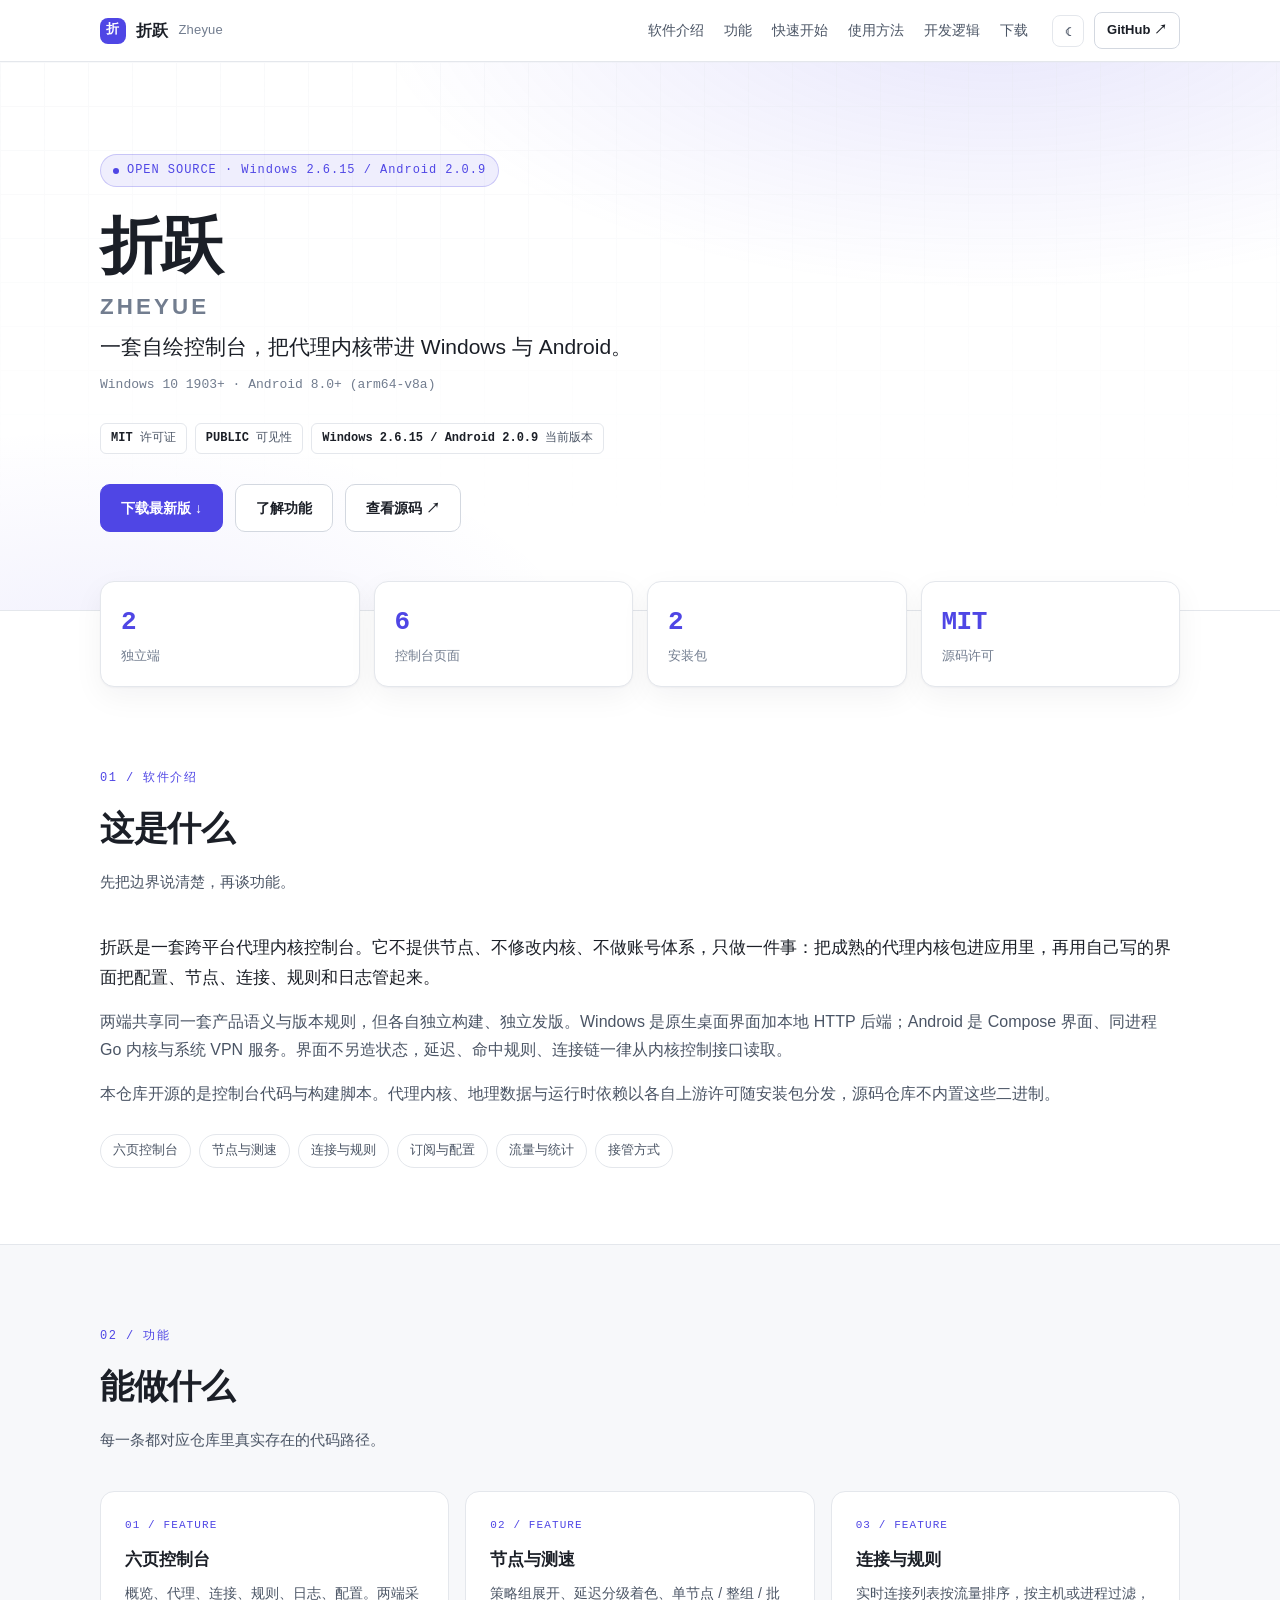
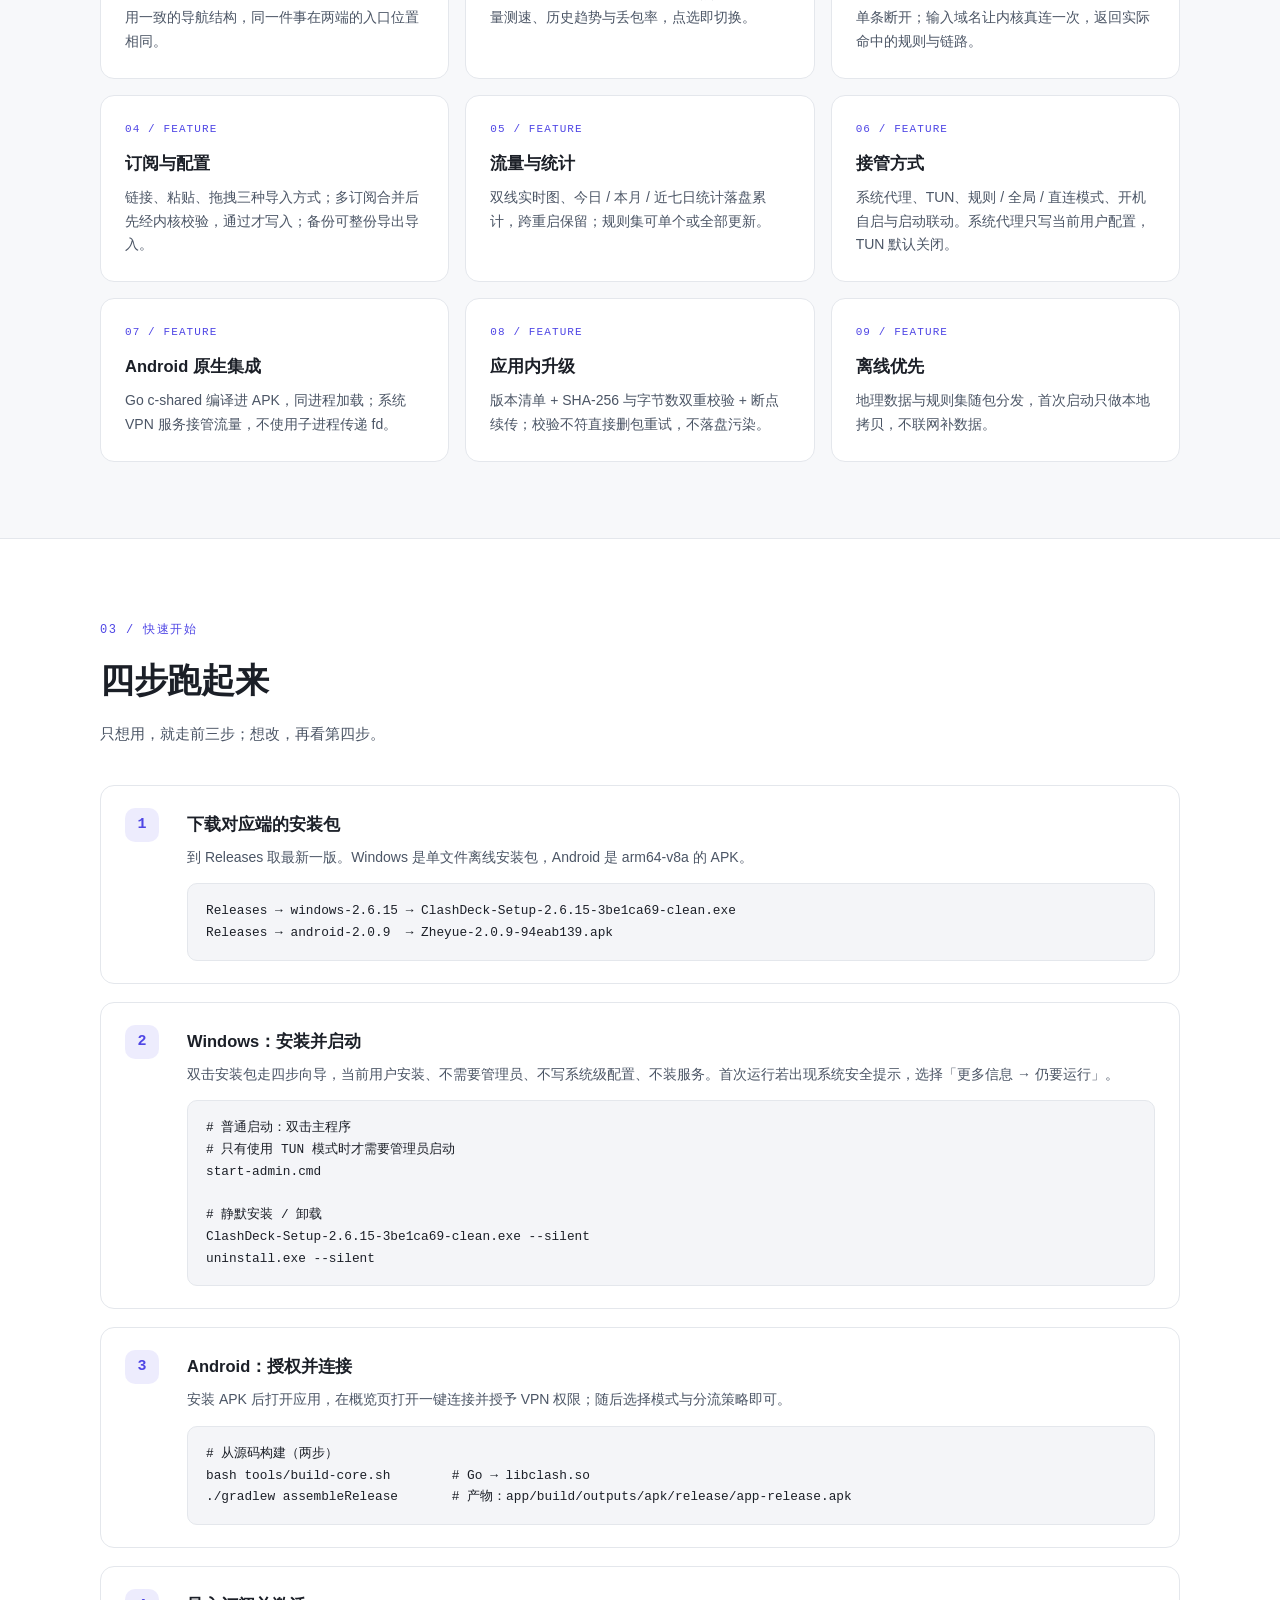
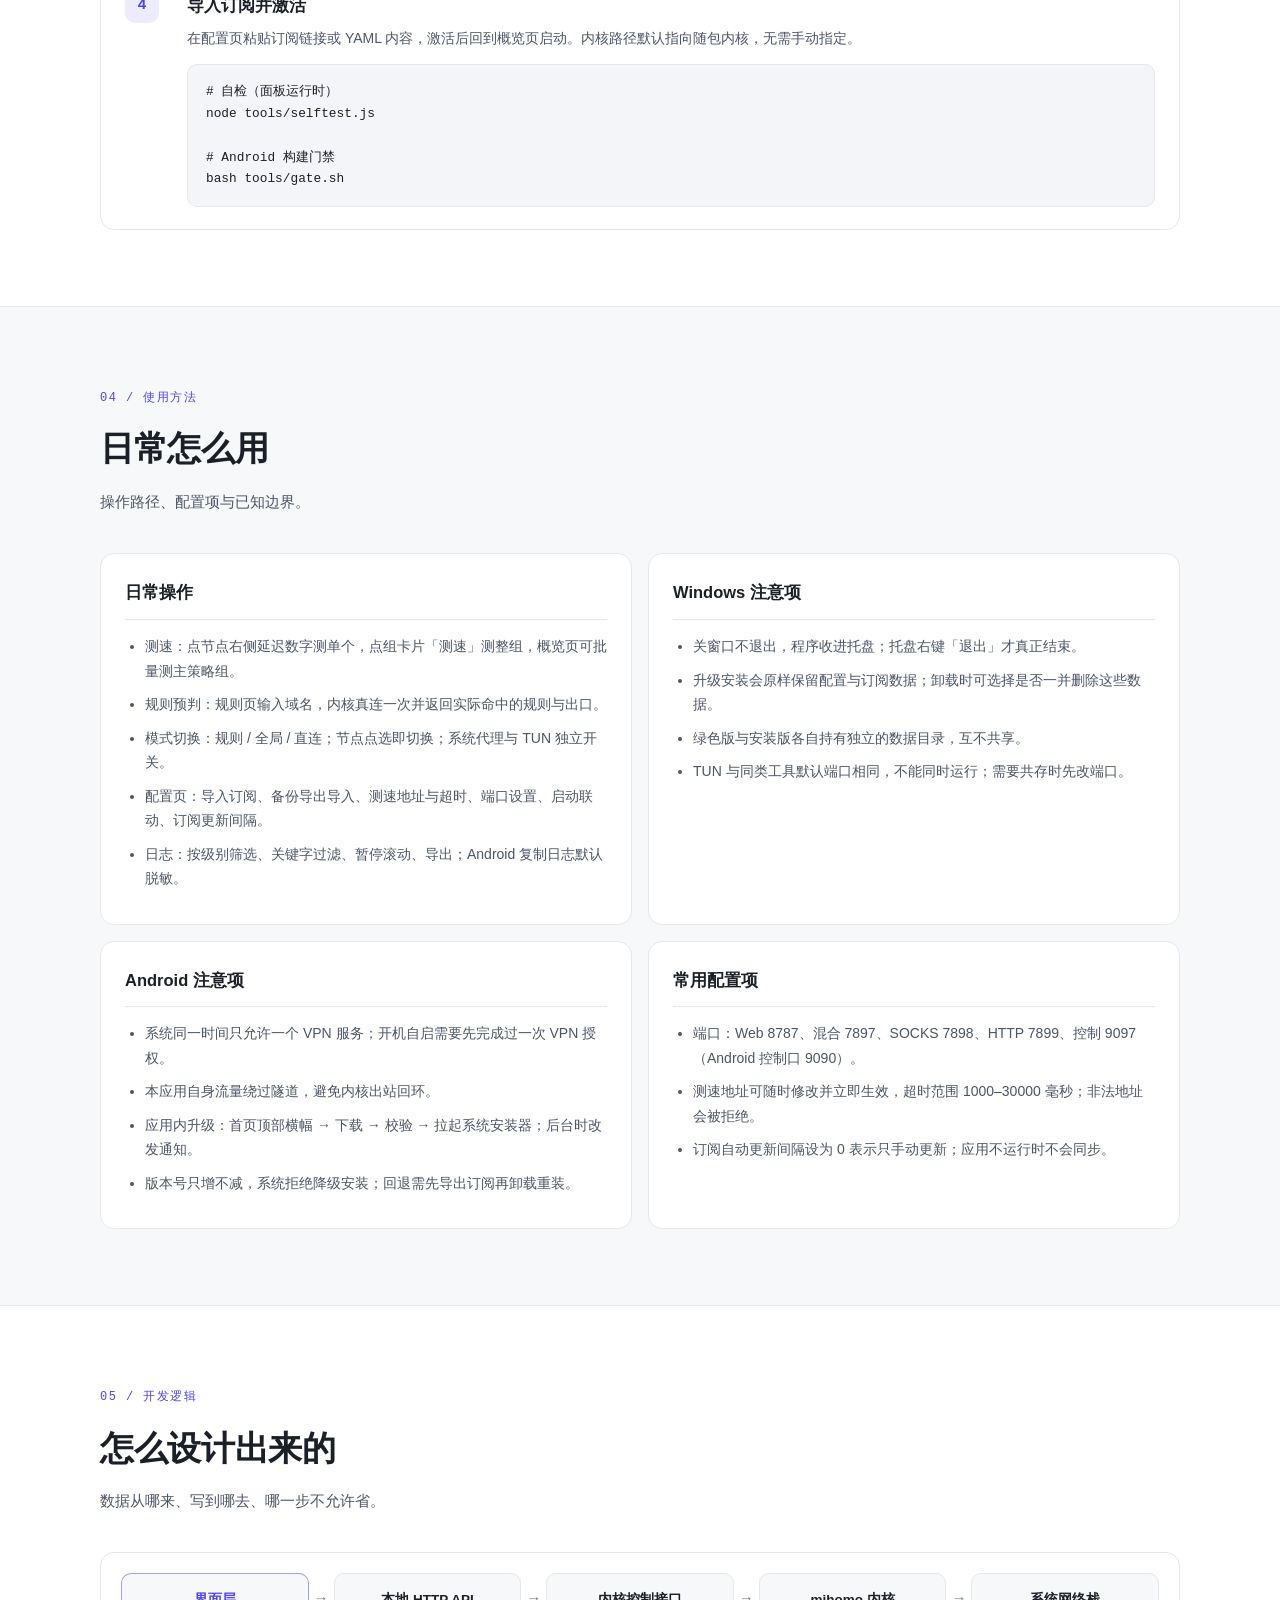
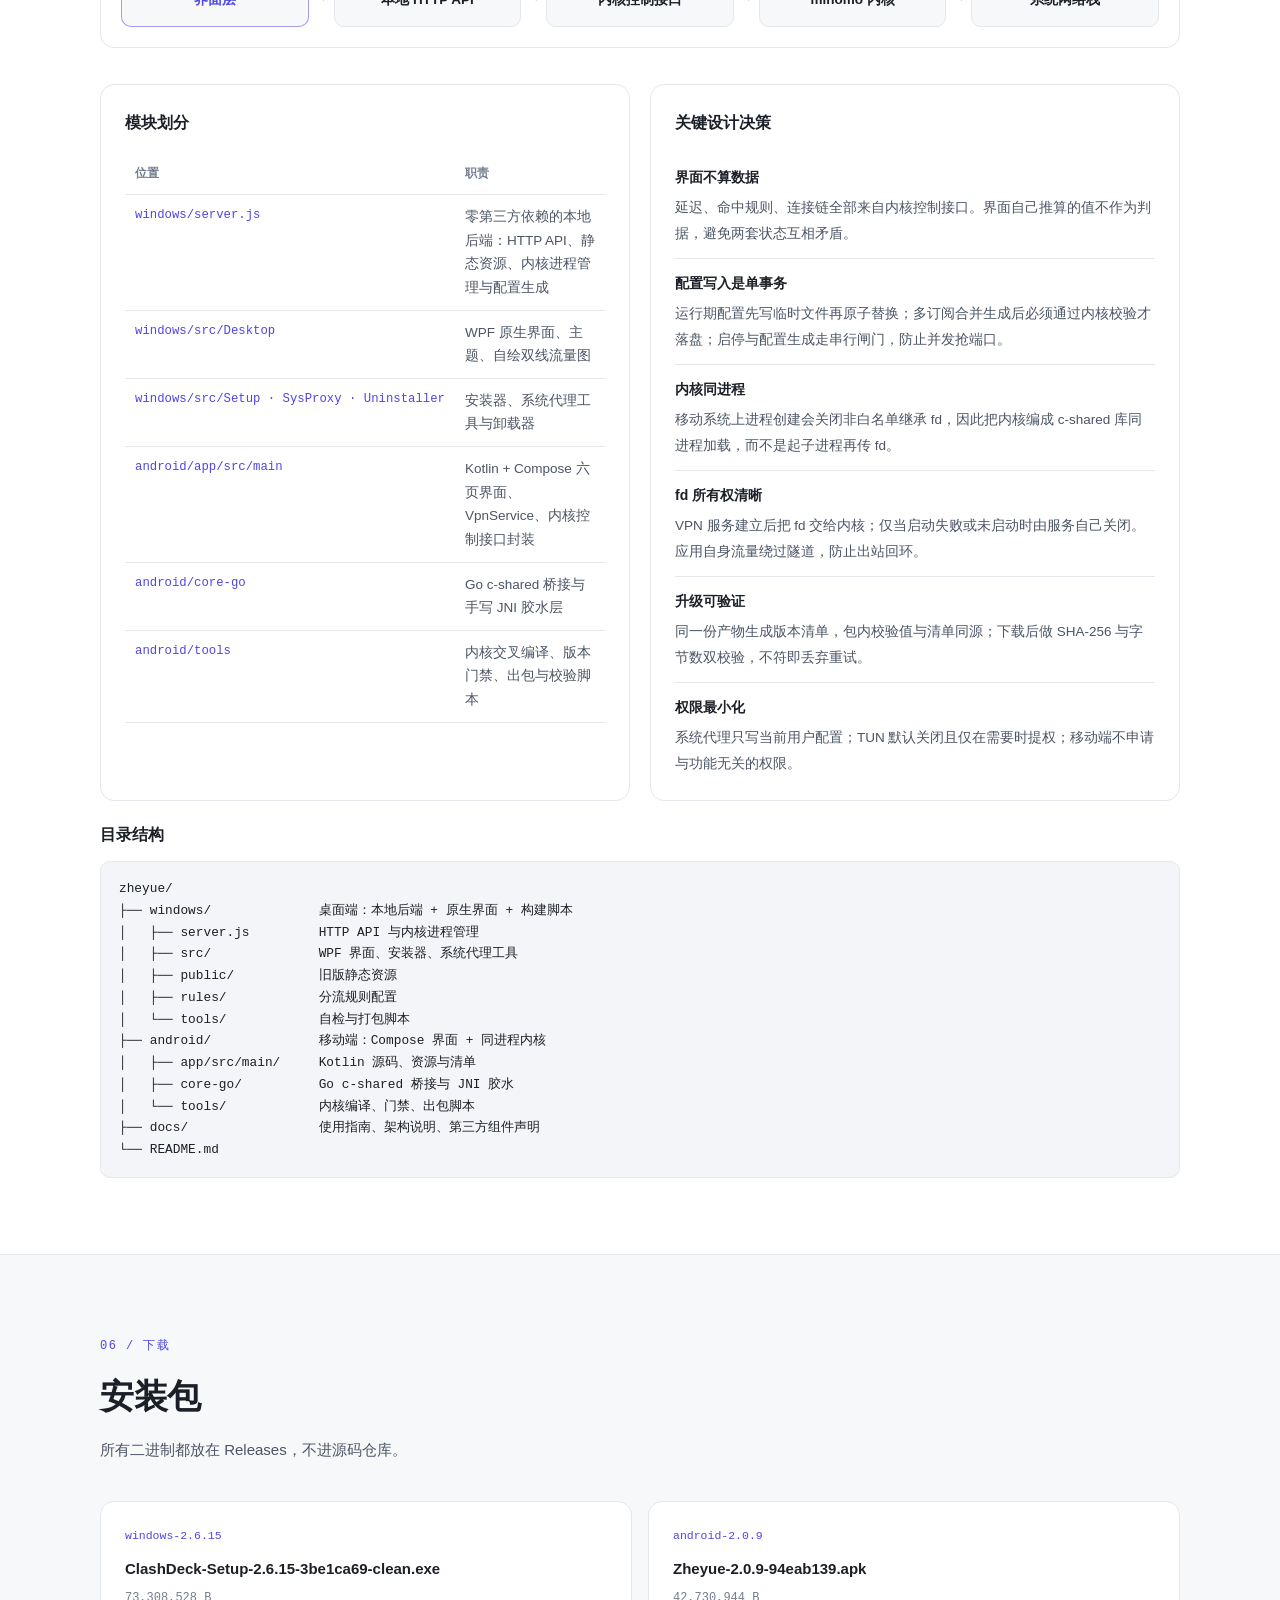
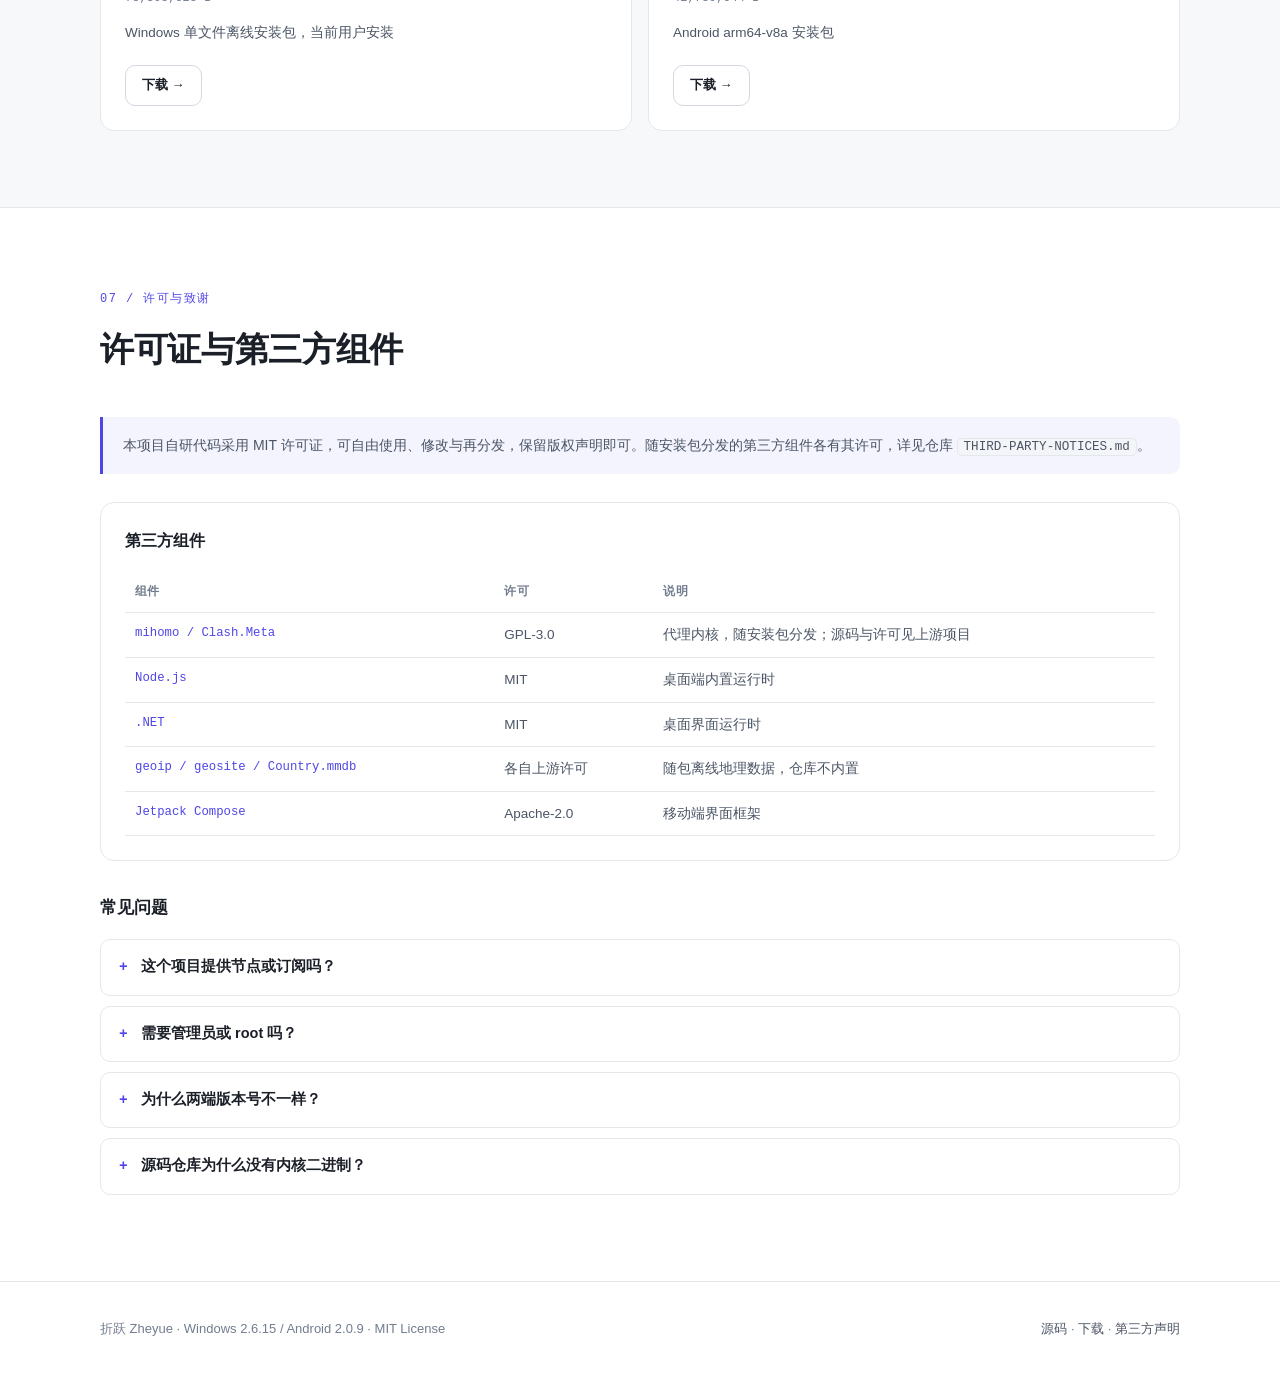
==== docs/index.html @ 6ec6e54d "docs: open source release with project page and documentation" ====
<!doctype html>
<html lang="zh-CN" data-theme="light">
<head>
<meta charset="utf-8">
<meta name="viewport" content="width=device-width, initial-scale=1">
<meta name="description" content="折跃 Zheyue — Windows / Android 双端代理内核控制台，界面自绘、内核随包、接管系统流量">
<meta name="theme-color" content="#4f46e5">
<title>折跃 Zheyue · 开源项目</title>
<link rel="stylesheet" href="assets/site.css">
</head>
<body>
<header class="topbar">
  <a class="brand" href="#top"><span class="mark">折</span><span>折跃</span><span class="en">Zheyue</span></a>
  <nav>
    <a href="#intro">软件介绍</a><a href="#features">功能</a><a href="#start">快速开始</a>
    <a href="#usage">使用方法</a><a href="#arch">开发逻辑</a><a href="#downloads">下载</a>
  </nav>
  <div class="actions">
    <button class="icon-btn" id="themeToggle" aria-label="切换深浅色">☾</button>
    <a class="btn-ghost" href="https://github.com/DIS98/zheyue">GitHub ↗</a>
  </div>
</header>

<main id="top">
  <section class="hero">
    <div class="container">
      <span class="eyebrow"><span class="dot"></span>OPEN SOURCE · Windows 2.6.15 / Android 2.0.9</span>
      <h1>折跃<span>Zheyue</span></h1>
      <p class="tagline">一套自绘控制台，把代理内核带进 Windows 与 Android。</p>
      <p class="sub">Windows 10 1903+ · Android 8.0+ (arm64-v8a)</p>
      <div class="badges"><span class="badge"><b>MIT</b> 许可证</span><span class="badge"><b>PUBLIC</b> 可见性</span><span class="badge"><b>Windows 2.6.15 / Android 2.0.9</b> 当前版本</span></div>
      <div class="cta">
        <a class="btn primary" href="#downloads">下载最新版 ↓</a>
        <a class="btn" href="#features">了解功能</a>
        <a class="btn" href="https://github.com/DIS98/zheyue">查看源码 ↗</a>
      </div>
    </div>
  </section>

  <div class="container stats"><div class="stat reveal"><div class="v">2</div><div class="l">独立端</div></div><div class="stat reveal"><div class="v">6</div><div class="l">控制台页面</div></div><div class="stat reveal"><div class="v">2</div><div class="l">安装包</div></div><div class="stat reveal"><div class="v">MIT</div><div class="l">源码许可</div></div></div>

  <section class="section container" id="intro">
    <div class="section-head reveal"><span class="kicker">01 / 软件介绍</span><h2>这是什么</h2><p>先把边界说清楚，再谈功能。</p></div>
    <div class="prose reveal"><p>折跃是一套跨平台代理内核控制台。它不提供节点、不修改内核、不做账号体系，只做一件事：把成熟的代理内核包进应用里，再用自己写的界面把配置、节点、连接、规则和日志管起来。</p><p>两端共享同一套产品语义与版本规则，但各自独立构建、独立发版。Windows 是原生桌面界面加本地 HTTP 后端；Android 是 Compose 界面、同进程 Go 内核与系统 VPN 服务。界面不另造状态，延迟、命中规则、连接链一律从内核控制接口读取。</p><p>本仓库开源的是控制台代码与构建脚本。代理内核、地理数据与运行时依赖以各自上游许可随安装包分发，源码仓库不内置这些二进制。</p></div>
    <div class="pill-row"><span class="pill">六页控制台</span><span class="pill">节点与测速</span><span class="pill">连接与规则</span><span class="pill">订阅与配置</span><span class="pill">流量与统计</span><span class="pill">接管方式</span></div>
  </section>

  <section class="section alt" id="features">
    <div class="container">
      <div class="section-head reveal"><span class="kicker">02 / 功能</span><h2>能做什么</h2><p>每一条都对应仓库里真实存在的代码路径。</p></div>
      <div class="grid"><div class="card reveal"><div class="n">01 / FEATURE</div><h3>六页控制台</h3><p>概览、代理、连接、规则、日志、配置。两端采用一致的导航结构，同一件事在两端的入口位置相同。</p></div><div class="card reveal"><div class="n">02 / FEATURE</div><h3>节点与测速</h3><p>策略组展开、延迟分级着色、单节点 / 整组 / 批量测速、历史趋势与丢包率，点选即切换。</p></div><div class="card reveal"><div class="n">03 / FEATURE</div><h3>连接与规则</h3><p>实时连接列表按流量排序，按主机或进程过滤，单条断开；输入域名让内核真连一次，返回实际命中的规则与链路。</p></div><div class="card reveal"><div class="n">04 / FEATURE</div><h3>订阅与配置</h3><p>链接、粘贴、拖拽三种导入方式；多订阅合并后先经内核校验，通过才写入；备份可整份导出导入。</p></div><div class="card reveal"><div class="n">05 / FEATURE</div><h3>流量与统计</h3><p>双线实时图、今日 / 本月 / 近七日统计落盘累计，跨重启保留；规则集可单个或全部更新。</p></div><div class="card reveal"><div class="n">06 / FEATURE</div><h3>接管方式</h3><p>系统代理、TUN、规则 / 全局 / 直连模式、开机自启与启动联动。系统代理只写当前用户配置，TUN 默认关闭。</p></div><div class="card reveal"><div class="n">07 / FEATURE</div><h3>Android 原生集成</h3><p>Go c-shared 编译进 APK，同进程加载；系统 VPN 服务接管流量，不使用子进程传递 fd。</p></div><div class="card reveal"><div class="n">08 / FEATURE</div><h3>应用内升级</h3><p>版本清单 + SHA-256 与字节数双重校验 + 断点续传；校验不符直接删包重试，不落盘污染。</p></div><div class="card reveal"><div class="n">09 / FEATURE</div><h3>离线优先</h3><p>地理数据与规则集随包分发，首次启动只做本地拷贝，不联网补数据。</p></div></div>
    </div>
  </section>

  <section class="section container" id="start">
    <div class="section-head reveal"><span class="kicker">03 / 快速开始</span><h2>四步跑起来</h2><p>只想用，就走前三步；想改，再看第四步。</p></div>
    <div class="steps"><div class="step reveal"><div class="num">1</div><div><h3>下载对应端的安装包</h3><p>到 Releases 取最新一版。Windows 是单文件离线安装包，Android 是 arm64-v8a 的 APK。</p><pre><code>Releases → windows-2.6.15 → ClashDeck-Setup-2.6.15-3be1ca69-clean.exe
Releases → android-2.0.9  → Zheyue-2.0.9-94eab139.apk</code></pre></div></div><div class="step reveal"><div class="num">2</div><div><h3>Windows：安装并启动</h3><p>双击安装包走四步向导，当前用户安装、不需要管理员、不写系统级配置、不装服务。首次运行若出现系统安全提示，选择「更多信息 → 仍要运行」。</p><pre><code># 普通启动：双击主程序
# 只有使用 TUN 模式时才需要管理员启动
start-admin.cmd

# 静默安装 / 卸载
ClashDeck-Setup-2.6.15-3be1ca69-clean.exe --silent
uninstall.exe --silent</code></pre></div></div><div class="step reveal"><div class="num">3</div><div><h3>Android：授权并连接</h3><p>安装 APK 后打开应用，在概览页打开一键连接并授予 VPN 权限；随后选择模式与分流策略即可。</p><pre><code># 从源码构建（两步）
bash tools/build-core.sh        # Go → libclash.so
./gradlew assembleRelease       # 产物：app/build/outputs/apk/release/app-release.apk</code></pre></div></div><div class="step reveal"><div class="num">4</div><div><h3>导入订阅并激活</h3><p>在配置页粘贴订阅链接或 YAML 内容，激活后回到概览页启动。内核路径默认指向随包内核，无需手动指定。</p><pre><code># 自检（面板运行时）
node tools/selftest.js

# Android 构建门禁
bash tools/gate.sh</code></pre></div></div></div>
  </section>

  <section class="section alt" id="usage">
    <div class="container">
      <div class="section-head reveal"><span class="kicker">04 / 使用方法</span><h2>日常怎么用</h2><p>操作路径、配置项与已知边界。</p></div>
      <div class="usage-grid"><div class="usage-box reveal"><h3>日常操作</h3><ul><li>测速：点节点右侧延迟数字测单个，点组卡片「测速」测整组，概览页可批量测主策略组。</li><li>规则预判：规则页输入域名，内核真连一次并返回实际命中的规则与出口。</li><li>模式切换：规则 / 全局 / 直连；节点点选即切换；系统代理与 TUN 独立开关。</li><li>配置页：导入订阅、备份导出导入、测速地址与超时、端口设置、启动联动、订阅更新间隔。</li><li>日志：按级别筛选、关键字过滤、暂停滚动、导出；Android 复制日志默认脱敏。</li></ul></div><div class="usage-box reveal"><h3>Windows 注意项</h3><ul><li>关窗口不退出，程序收进托盘；托盘右键「退出」才真正结束。</li><li>升级安装会原样保留配置与订阅数据；卸载时可选择是否一并删除这些数据。</li><li>绿色版与安装版各自持有独立的数据目录，互不共享。</li><li>TUN 与同类工具默认端口相同，不能同时运行；需要共存时先改端口。</li></ul></div><div class="usage-box reveal"><h3>Android 注意项</h3><ul><li>系统同一时间只允许一个 VPN 服务；开机自启需要先完成过一次 VPN 授权。</li><li>本应用自身流量绕过隧道，避免内核出站回环。</li><li>应用内升级：首页顶部横幅 → 下载 → 校验 → 拉起系统安装器；后台时改发通知。</li><li>版本号只增不减，系统拒绝降级安装；回退需先导出订阅再卸载重装。</li></ul></div><div class="usage-box reveal"><h3>常用配置项</h3><ul><li>端口：Web 8787、混合 7897、SOCKS 7898、HTTP 7899、控制 9097（Android 控制口 9090）。</li><li>测速地址可随时修改并立即生效，超时范围 1000–30000 毫秒；非法地址会被拒绝。</li><li>订阅自动更新间隔设为 0 表示只手动更新；应用不运行时不会同步。</li></ul></div></div>
    </div>
  </section>

  <section class="section container" id="arch">
    <div class="section-head reveal"><span class="kicker">05 / 开发逻辑</span><h2>怎么设计出来的</h2><p>数据从哪来、写到哪去、哪一步不允许省。</p></div>
    <div class="flow reveal"><div class="node">界面层</div><div class="arrow">→</div><div class="node">本地 HTTP API</div><div class="arrow">→</div><div class="node">内核控制接口</div><div class="arrow">→</div><div class="node">mihomo 内核</div><div class="arrow">→</div><div class="node">系统网络栈</div></div>
    <div class="two-col">
      <div class="panel reveal"><h3>模块划分</h3><table><thead><tr><th>位置</th><th>职责</th></tr></thead><tbody><tr><td>windows/server.js</td><td>零第三方依赖的本地后端：HTTP API、静态资源、内核进程管理与配置生成</td></tr><tr><td>windows/src/Desktop</td><td>WPF 原生界面、主题、自绘双线流量图</td></tr><tr><td>windows/src/Setup · SysProxy · Uninstaller</td><td>安装器、系统代理工具与卸载器</td></tr><tr><td>android/app/src/main</td><td>Kotlin + Compose 六页界面、VpnService、内核控制接口封装</td></tr><tr><td>android/core-go</td><td>Go c-shared 桥接与手写 JNI 胶水层</td></tr><tr><td>android/tools</td><td>内核交叉编译、版本门禁、出包与校验脚本</td></tr></tbody></table></div>
      <div class="panel reveal"><h3>关键设计决策</h3><div class="decision"><b>界面不算数据</b><span>延迟、命中规则、连接链全部来自内核控制接口。界面自己推算的值不作为判据，避免两套状态互相矛盾。</span></div><div class="decision"><b>配置写入是单事务</b><span>运行期配置先写临时文件再原子替换；多订阅合并生成后必须通过内核校验才落盘；启停与配置生成走串行闸门，防止并发抢端口。</span></div><div class="decision"><b>内核同进程</b><span>移动系统上进程创建会关闭非白名单继承 fd，因此把内核编成 c-shared 库同进程加载，而不是起子进程再传 fd。</span></div><div class="decision"><b>fd 所有权清晰</b><span>VPN 服务建立后把 fd 交给内核；仅当启动失败或未启动时由服务自己关闭。应用自身流量绕过隧道，防止出站回环。</span></div><div class="decision"><b>升级可验证</b><span>同一份产物生成版本清单，包内校验值与清单同源；下载后做 SHA-256 与字节数双校验，不符即丢弃重试。</span></div><div class="decision"><b>权限最小化</b><span>系统代理只写当前用户配置；TUN 默认关闭且仅在需要时提权；移动端不申请与功能无关的权限。</span></div></div>
    </div>
    <div class="tree-block reveal"><h3>目录结构</h3><pre><code>zheyue/
├── windows/              桌面端：本地后端 + 原生界面 + 构建脚本
│   ├── server.js         HTTP API 与内核进程管理
│   ├── src/              WPF 界面、安装器、系统代理工具
│   ├── public/           旧版静态资源
│   ├── rules/            分流规则配置
│   └── tools/            自检与打包脚本
├── android/              移动端：Compose 界面 + 同进程内核
│   ├── app/src/main/     Kotlin 源码、资源与清单
│   ├── core-go/          Go c-shared 桥接与 JNI 胶水
│   └── tools/            内核编译、门禁、出包脚本
├── docs/                 使用指南、架构说明、第三方组件声明
└── README.md</code></pre></div>
  </section>

  <section class="section alt" id="downloads">
    <div class="container">
      <div class="section-head reveal"><span class="kicker">06 / 下载</span><h2>安装包</h2><p>所有二进制都放在 Releases，不进源码仓库。</p></div>
      <div class="dl-cards"><div class="dl-card reveal"><span class="tag">windows-2.6.15</span><h3>ClashDeck-Setup-2.6.15-3be1ca69-clean.exe</h3><div class="meta">73,308,528 B</div><p>Windows 单文件离线安装包，当前用户安装</p><a class="btn" href="https://github.com/DIS98/zheyue/releases/tag/windows-2.6.15">下载 →</a></div><div class="dl-card reveal"><span class="tag">android-2.0.9</span><h3>Zheyue-2.0.9-94eab139.apk</h3><div class="meta">42,730,944 B</div><p>Android arm64-v8a 安装包</p><a class="btn" href="https://github.com/DIS98/zheyue/releases/tag/android-2.0.9">下载 →</a></div></div>
    </div>
  </section>

  <section class="section container" id="license">
    <div class="section-head reveal"><span class="kicker">07 / 许可与致谢</span><h2>许可证与第三方组件</h2></div>
    <div class="notice reveal">本项目自研代码采用 MIT 许可证，可自由使用、修改与再分发，保留版权声明即可。随安装包分发的第三方组件各有其许可，详见仓库 <code>THIRD-PARTY-NOTICES.md</code>。</div>
    <div class="panel reveal"><h3>第三方组件</h3><table><thead><tr><th>组件</th><th>许可</th><th>说明</th></tr></thead><tbody><tr><td>mihomo / Clash.Meta</td><td>GPL-3.0</td><td>代理内核，随安装包分发；源码与许可见上游项目</td></tr><tr><td>Node.js</td><td>MIT</td><td>桌面端内置运行时</td></tr><tr><td>.NET</td><td>MIT</td><td>桌面界面运行时</td></tr><tr><td>geoip / geosite / Country.mmdb</td><td>各自上游许可</td><td>随包离线地理数据，仓库不内置</td></tr><tr><td>Jetpack Compose</td><td>Apache-2.0</td><td>移动端界面框架</td></tr></tbody></table></div>
    <div style="margin-top:32px"><h3 style="font-size:17px;margin:0 0 16px">常见问题</h3><details class='reveal'><summary>这个项目提供节点或订阅吗？</summary><p>不提供。它只是控制台，订阅内容由使用者自行导入。</p></details><details class='reveal'><summary>需要管理员或 root 吗？</summary><p>常规使用不需要。只有桌面端 TUN 模式需要管理员；移动端使用系统 VPN 授权，不需要 root。</p></details><details class='reveal'><summary>为什么两端版本号不一样？</summary><p>两端独立构建、独立发版，版本号各自按三段式演进，互不联动。</p></details><details class='reveal'><summary>源码仓库为什么没有内核二进制？</summary><p>内核与地理数据属于上游组件，以各自许可随安装包分发；仓库只放本项目自研代码。</p></details></div>
  </section>
</main>

<footer><div class="container"><span>折跃 Zheyue · Windows 2.6.15 / Android 2.0.9 · MIT License</span><span><a href="https://github.com/DIS98/zheyue">源码</a> · <a href="https://github.com/DIS98/zheyue/releases">下载</a> · <a href="https://github.com/DIS98/zheyue/blob/main/THIRD-PARTY-NOTICES.md">第三方声明</a></span></div></footer>
<script src="assets/site.js"></script>
</body>
</html>
---- docs/assets/site.css ----
/* 折跃 · 项目页样式。无外部字体、无外部脚本。 */
:root {
  --accent: #4f46e5;
  --accent-rgb: 79,70,229;
  --bg: #ffffff;
  --bg-soft: #f7f8fa;
  --bg-code: #f4f5f8;
  --surface: #ffffff;
  --text: #1b1f27;
  --text-2: #4b5565;
  --text-3: #727d8f;
  --border: #e4e7ec;
  --border-strong: #d3d8e0;
  --shadow: 0 1px 2px rgba(16,24,40,.04), 0 10px 30px rgba(16,24,40,.05);
  --radius: 14px;
  --mono: ui-monospace, SFMono-Regular, "SF Mono", Consolas, "Liberation Mono", monospace;
  --sans: -apple-system, BlinkMacSystemFont, "Segoe UI", "PingFang SC", "Hiragino Sans GB", "Microsoft YaHei", sans-serif;
}
[data-theme="dark"] {
  --bg: #0d1117;
  --bg-soft: #111720;
  --bg-code: #161c25;
  --surface: #151b23;
  --text: #e6edf3;
  --text-2: #adbac7;
  --text-3: #8b98a5;
  --border: #262d38;
  --border-strong: #39424f;
  --shadow: 0 1px 2px rgba(0,0,0,.3), 0 12px 34px rgba(0,0,0,.28);
}
* { box-sizing: border-box; }
html { scroll-behavior: smooth; scroll-padding-top: 78px; }
body { margin:0; background:var(--bg); color:var(--text); font-family:var(--sans); font-size:15px; line-height:1.75; -webkit-font-smoothing:antialiased; }
a { color:var(--accent); text-decoration:none; }
a:hover { text-decoration:underline; }
.container { width:min(1080px, calc(100% - 40px)); margin:0 auto; }
.section { padding:76px 0; }
.section.alt { background:var(--bg-soft); border-top:1px solid var(--border); border-bottom:1px solid var(--border); }

/* 顶栏 */
.topbar { position:sticky; top:0; z-index:20; height:62px; display:flex; align-items:center; gap:24px; padding:0 max(20px, calc((100% - 1080px)/2)); background:color-mix(in srgb, var(--bg) 88%, transparent); backdrop-filter:blur(12px); border-bottom:1px solid var(--border); }
.brand { display:flex; align-items:center; gap:10px; color:var(--text); font-weight:700; font-size:16px; letter-spacing:.2px; }
.brand:hover { text-decoration:none; }
.brand .mark { width:26px; height:26px; border-radius:8px; background:var(--accent); display:grid; place-items:center; color:#fff; font-size:13px; font-weight:800; font-family:var(--mono); }
.brand .en { color:var(--text-3); font-weight:500; font-size:13px; }
.topbar nav { display:flex; gap:20px; margin-left:auto; }
.topbar nav a { color:var(--text-2); font-size:13.5px; }
.topbar nav a:hover { color:var(--accent); text-decoration:none; }
.topbar .actions { display:flex; gap:10px; align-items:center; }
.icon-btn { width:32px; height:32px; display:grid; place-items:center; border:1px solid var(--border); background:var(--surface); color:var(--text-2); border-radius:8px; cursor:pointer; font-size:14px; }
.icon-btn:hover { border-color:var(--accent); color:var(--accent); }
.btn-ghost { border:1px solid var(--border-strong); padding:6px 12px; border-radius:8px; font-size:13px; color:var(--text); font-weight:600; }
.btn-ghost:hover { border-color:var(--accent); text-decoration:none; }

/* Hero */
.hero { position:relative; overflow:hidden; border-bottom:1px solid var(--border); background:radial-gradient(900px 420px at 78% -12%, rgba(79,70,229,.14), transparent 70%), radial-gradient(700px 340px at 8% 110%, rgba(79,70,229,.08), transparent 70%); }
.hero::before { content:""; position:absolute; inset:0; background-image:linear-gradient(var(--border) 1px, transparent 1px), linear-gradient(90deg, var(--border) 1px, transparent 1px); background-size:44px 44px; opacity:.35; mask-image:linear-gradient(to bottom, rgba(0,0,0,.7), transparent 85%); pointer-events:none; }
.hero .container { position:relative; padding:92px 0 78px; }
.eyebrow { display:inline-flex; align-items:center; gap:8px; font-family:var(--mono); font-size:12px; letter-spacing:.08em; color:var(--accent); background:rgba(79,70,229,.09); border:1px solid rgba(79,70,229,.24); padding:5px 12px; border-radius:999px; }
.eyebrow .dot { width:6px; height:6px; border-radius:50%; background:var(--accent); }
.hero h1 { margin:24px 0 10px; font-size:clamp(38px, 6vw, 62px); line-height:1.12; letter-spacing:-.02em; font-weight:800; }
.hero h1 span { display:block; font-size:.36em; letter-spacing:.14em; text-transform:uppercase; color:var(--text-3); font-weight:600; margin-top:14px; }
.tagline { font-size:clamp(17px, 2.2vw, 21px); color:var(--text); max-width:720px; margin:0 0 8px; font-weight:500; }
.hero .sub { color:var(--text-3); font-family:var(--mono); font-size:13px; margin:0 0 26px; }
.badges { display:flex; flex-wrap:wrap; gap:8px; margin-bottom:30px; }
.badge { font-size:12px; font-family:var(--mono); padding:4px 10px; border:1px solid var(--border); border-radius:6px; color:var(--text-2); background:var(--surface); }
.badge b { color:var(--text); font-weight:700; }
.cta { display:flex; flex-wrap:wrap; gap:12px; }
.btn { display:inline-flex; align-items:center; gap:8px; padding:11px 20px; border-radius:10px; font-size:14px; font-weight:650; border:1px solid var(--border-strong); color:var(--text); background:var(--surface); transition:transform .15s ease, box-shadow .15s ease; }
.btn:hover { text-decoration:none; transform:translateY(-1px); box-shadow:var(--shadow); }
.btn.primary { background:var(--accent); border-color:var(--accent); color:#fff; }
.btn.primary:hover { box-shadow:0 8px 24px rgba(79,70,229,.32); }

/* 数字条 */
.stats { display:grid; grid-template-columns:repeat(4,1fr); gap:14px; margin-top:-30px; position:relative; z-index:2; }
.stat { background:var(--surface); border:1px solid var(--border); border-radius:var(--radius); padding:18px 20px; box-shadow:var(--shadow); }
.stat .v { font-size:26px; font-weight:800; letter-spacing:-.02em; color:var(--accent); font-family:var(--mono); }
.stat .l { font-size:12.5px; color:var(--text-3); }

/* 章节头 */
.section-head { margin-bottom:38px; max-width:760px; }
.kicker { font-family:var(--mono); font-size:12px; letter-spacing:.12em; color:var(--accent); text-transform:uppercase; }
.section-head h2 { font-size:clamp(26px, 3.4vw, 34px); margin:10px 0 10px; letter-spacing:-.01em; }
.section-head p { color:var(--text-2); margin:0; }
.prose p { color:var(--text-2); font-size:16px; margin:0 0 16px; }
.prose p:first-child { color:var(--text); font-size:17px; }
.pill-row { display:flex; flex-wrap:wrap; gap:8px; margin-top:26px; }
.pill { font-size:12.5px; padding:5px 12px; border:1px solid var(--border); border-radius:999px; color:var(--text-2); background:var(--surface); }

/* 功能卡 */
.grid { display:grid; grid-template-columns:repeat(3,1fr); gap:16px; }
.card { background:var(--surface); border:1px solid var(--border); border-radius:var(--radius); padding:24px; transition:border-color .2s, transform .2s, box-shadow .2s; }
.card:hover { border-color:rgba(79,70,229,.5); transform:translateY(-2px); box-shadow:var(--shadow); }
.card .n { font-family:var(--mono); font-size:11px; color:var(--accent); letter-spacing:.1em; }
.card h3 { margin:10px 0 8px; font-size:16.5px; }
.card p { margin:0; color:var(--text-2); font-size:14px; line-height:1.7; }

/* 步骤 */
.steps { display:grid; gap:18px; counter-reset:step; }
.step { display:grid; grid-template-columns:44px 1fr; gap:18px; background:var(--surface); border:1px solid var(--border); border-radius:var(--radius); padding:22px 24px; }
.step .num { width:34px; height:34px; border-radius:10px; background:rgba(79,70,229,.1); color:var(--accent); display:grid; place-items:center; font-family:var(--mono); font-weight:700; }
.step h3 { margin:2px 0 6px; font-size:16.5px; }
.step p { margin:0 0 14px; color:var(--text-2); font-size:14px; }
pre { margin:0; background:var(--bg-code); border:1px solid var(--border); border-radius:10px; padding:16px 18px; overflow-x:auto; font-family:var(--mono); font-size:12.8px; line-height:1.7; color:var(--text); }
code { font-family:var(--mono); }
:not(pre) > code { background:var(--bg-code); border:1px solid var(--border); padding:1px 6px; border-radius:5px; font-size:.9em; }

/* 使用说明 */
.usage-grid { display:grid; grid-template-columns:repeat(2,1fr); gap:16px; }
.usage-box { background:var(--surface); border:1px solid var(--border); border-radius:var(--radius); padding:24px; }
.usage-box h3 { margin:0 0 14px; font-size:16.5px; padding-bottom:12px; border-bottom:1px solid var(--border); }
.usage-box ul { margin:0; padding-left:20px; }
.usage-box li { color:var(--text-2); font-size:14px; margin-bottom:9px; }

/* 架构 */
.flow { display:flex; align-items:stretch; flex-wrap:wrap; gap:0; margin-bottom:36px; background:var(--surface); border:1px solid var(--border); border-radius:var(--radius); padding:20px; }
.flow .node { flex:1 1 130px; min-width:120px; text-align:center; padding:14px 10px; border:1px solid var(--border); border-radius:10px; background:var(--bg-soft); font-size:13.5px; font-weight:600; color:var(--text); }
.flow .node:first-child { border-color:rgba(79,70,229,.5); color:var(--accent); }
.flow .arrow { display:grid; place-items:center; padding:0 8px; color:var(--text-3); font-family:var(--mono); }
.two-col { display:grid; grid-template-columns:1fr 1fr; gap:20px; }
.panel { background:var(--surface); border:1px solid var(--border); border-radius:var(--radius); padding:24px; }
.panel h3 { margin:0 0 16px; font-size:16px; }
table { width:100%; border-collapse:collapse; font-size:13.5px; }
th, td { text-align:left; padding:10px 10px; border-bottom:1px solid var(--border); vertical-align:top; }
th { color:var(--text-3); font-weight:600; font-size:12px; letter-spacing:.04em; }
td:first-child { font-family:var(--mono); font-size:12.3px; color:var(--accent); white-space:nowrap; }
td { color:var(--text-2); }
.decision { padding:12px 0; border-bottom:1px solid var(--border); }
.decision:last-child { border-bottom:0; padding-bottom:0; }
.decision b { display:block; font-size:14px; margin-bottom:4px; }
.decision span { color:var(--text-2); font-size:13.5px; }
.tree-block { margin-top:20px; }
.tree-block h3 { font-size:16px; margin:0 0 12px; }

/* 下载 */
.dl-cards { display:grid; grid-template-columns:repeat(2,1fr); gap:16px; }
.dl-card { display:flex; flex-direction:column; background:var(--surface); border:1px solid var(--border); border-radius:var(--radius); padding:24px; }
.dl-card .tag { font-family:var(--mono); font-size:11.5px; color:var(--accent); }
.dl-card h3 { margin:10px 0 6px; font-size:15px; word-break:break-all; }
.dl-card .meta { font-family:var(--mono); font-size:12px; color:var(--text-3); }
.dl-card p { color:var(--text-2); font-size:13.5px; margin:12px 0 20px; flex:1; }
.dl-card .btn { align-self:flex-start; padding:8px 16px; font-size:13px; }

/* FAQ / 许可 */
.notice { border-left:3px solid var(--accent); background:rgba(79,70,229,.06); padding:16px 20px; border-radius:0 10px 10px 0; color:var(--text-2); font-size:14px; margin-bottom:28px; }
details { border:1px solid var(--border); border-radius:10px; background:var(--surface); padding:0 18px; margin-bottom:10px; }
summary { cursor:pointer; padding:14px 0; font-weight:600; font-size:14.5px; list-style:none; }
summary::-webkit-details-marker { display:none; }
summary::before { content:"+"; color:var(--accent); font-family:var(--mono); display:inline-block; width:22px; }
details[open] summary::before { content:"−"; }
details p { margin:0 0 16px; color:var(--text-2); font-size:14px; }

footer { border-top:1px solid var(--border); padding:36px 0; color:var(--text-3); font-size:13px; }
footer .container { display:flex; justify-content:space-between; gap:16px; flex-wrap:wrap; }
footer a { color:var(--text-2); }

.reveal { opacity:0; transform:translateY(14px); transition:opacity .5s ease, transform .5s ease; }
.reveal.in { opacity:1; transform:none; }

@media (max-width: 900px) {
  .grid, .usage-grid, .dl-cards, .two-col { grid-template-columns:1fr 1fr; }
  .stats { grid-template-columns:repeat(2,1fr); }
  .topbar nav { display:none; }
}
@media (max-width: 620px) {
  .grid, .usage-grid, .dl-cards, .two-col { grid-template-columns:1fr; }
  .stats { grid-template-columns:repeat(2,1fr); }
  .section { padding:52px 0; }
  .hero .container { padding:64px 0 60px; }
  .flow { flex-direction:column; }
  .flow .arrow { transform:rotate(90deg); padding:4px 0; }
  .step { grid-template-columns:1fr; }
}
@media (prefers-reduced-motion: reduce) {
  html { scroll-behavior:auto; }
  .reveal { opacity:1; transform:none; transition:none; }
}
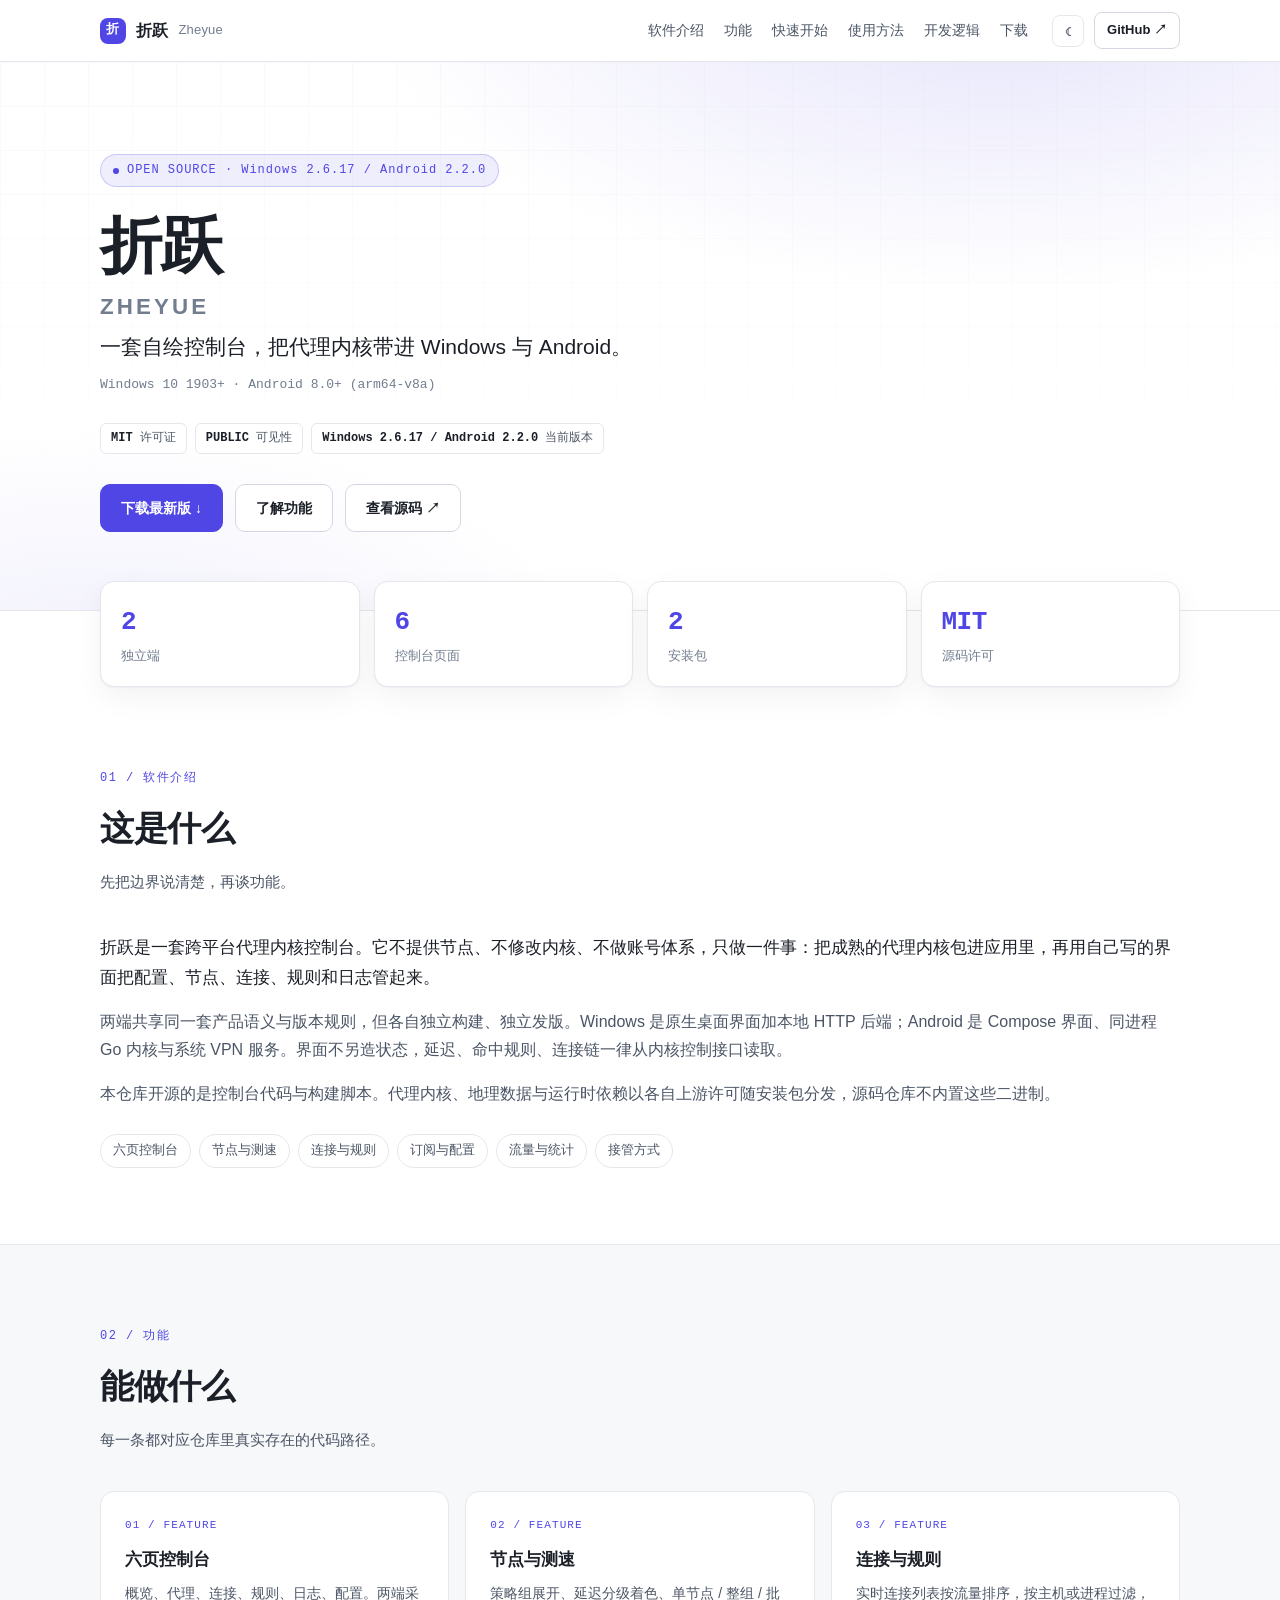
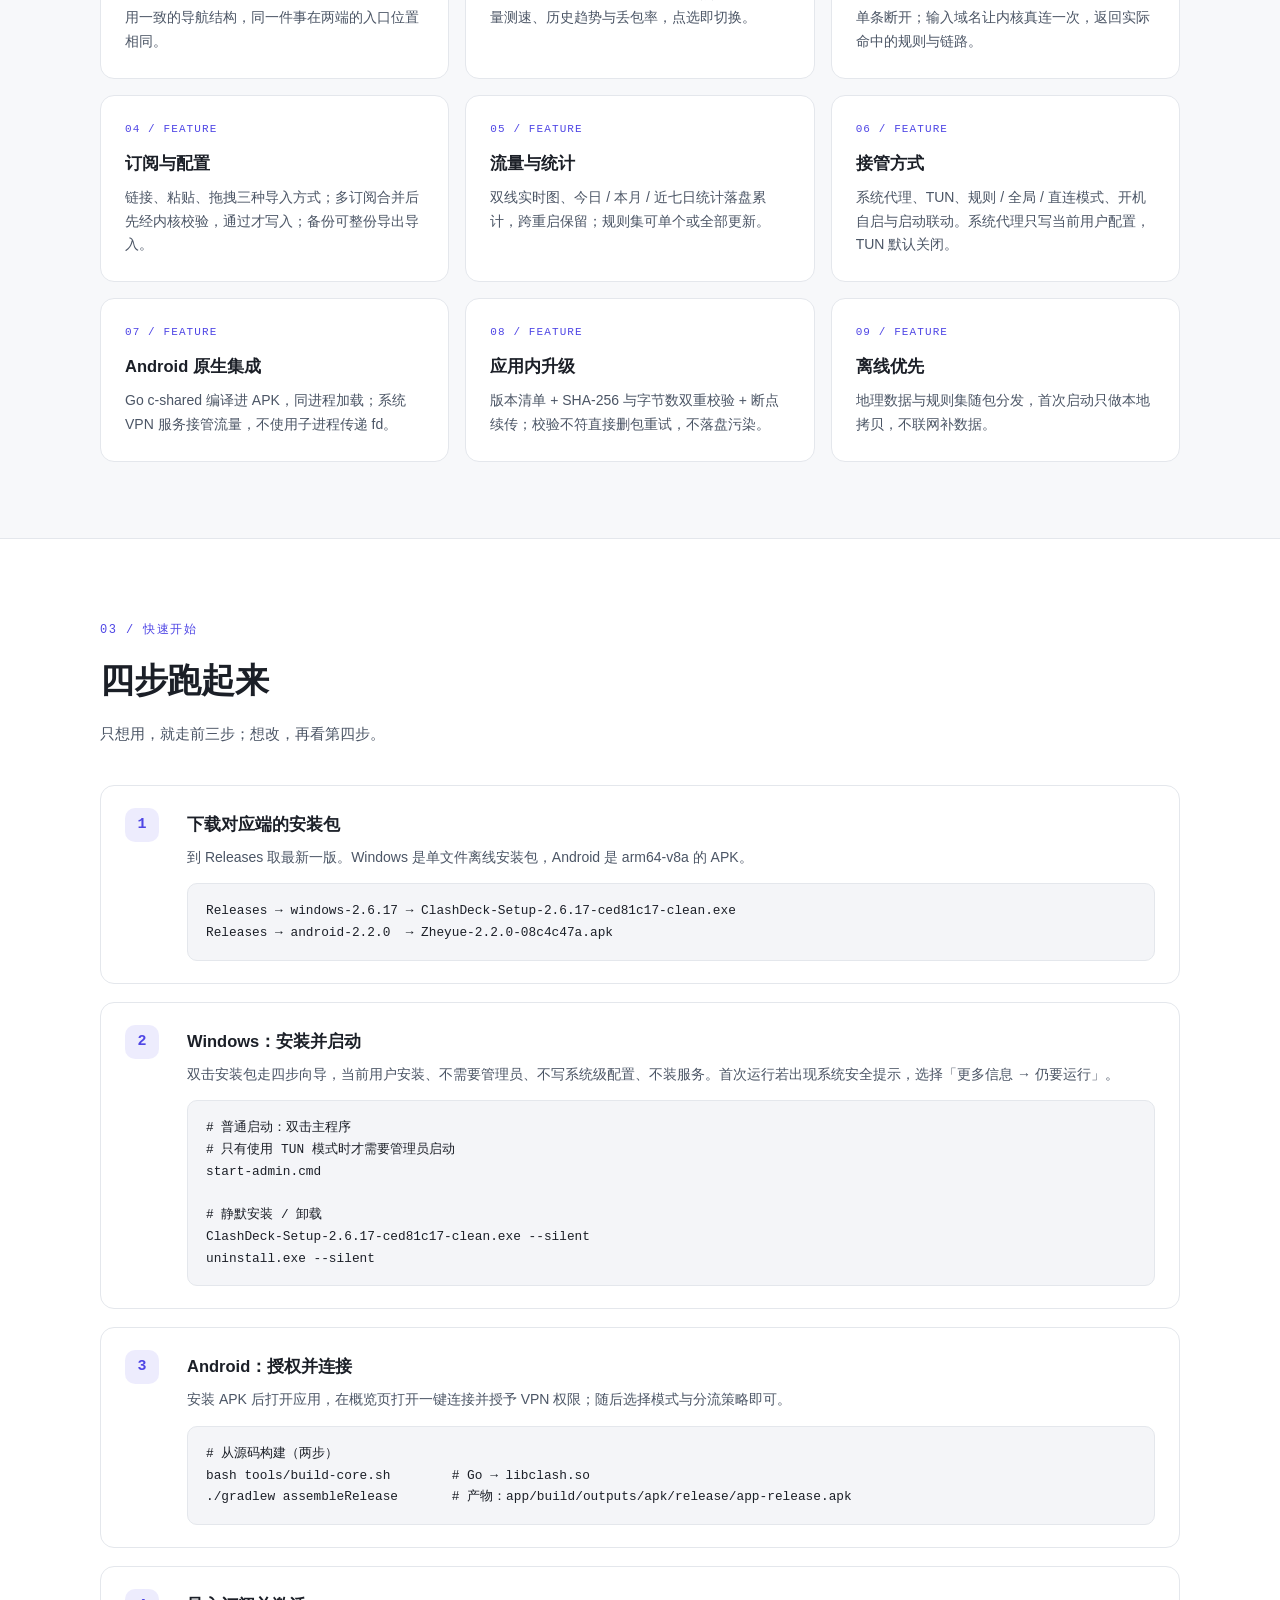
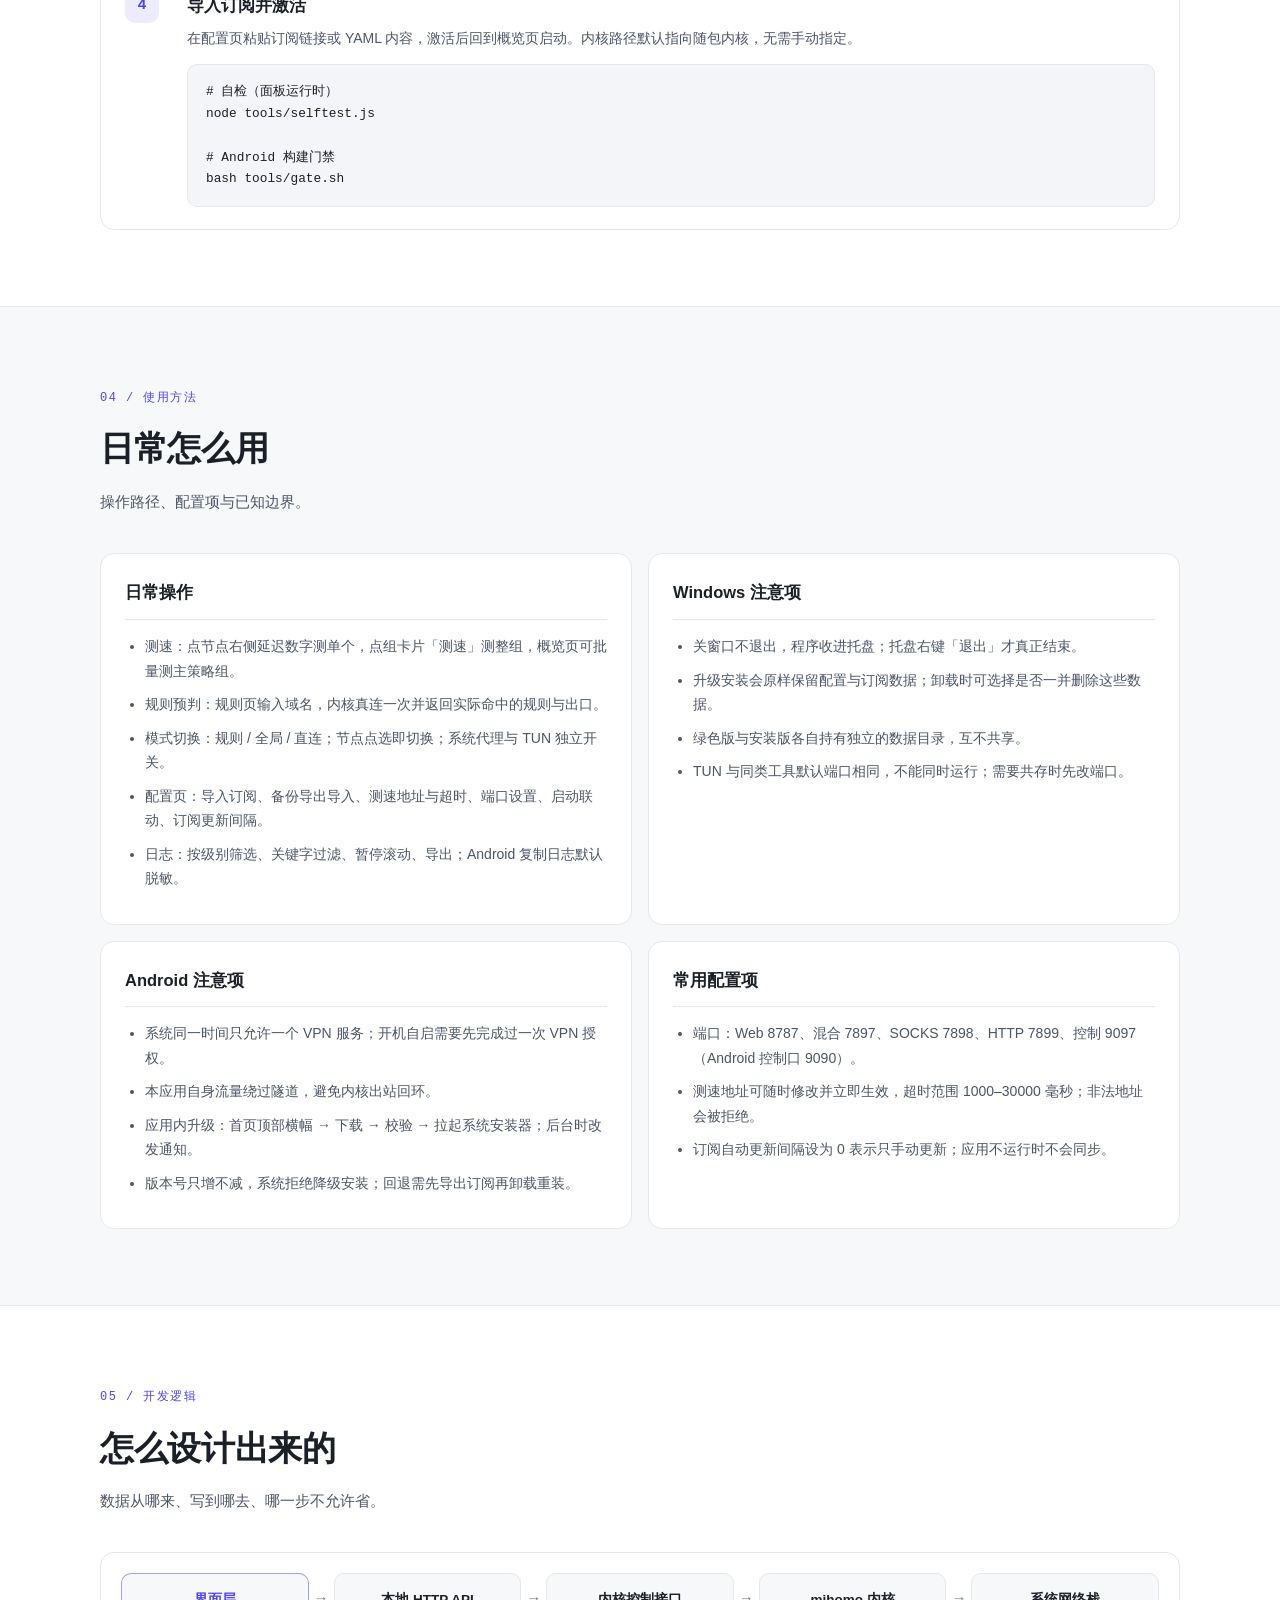
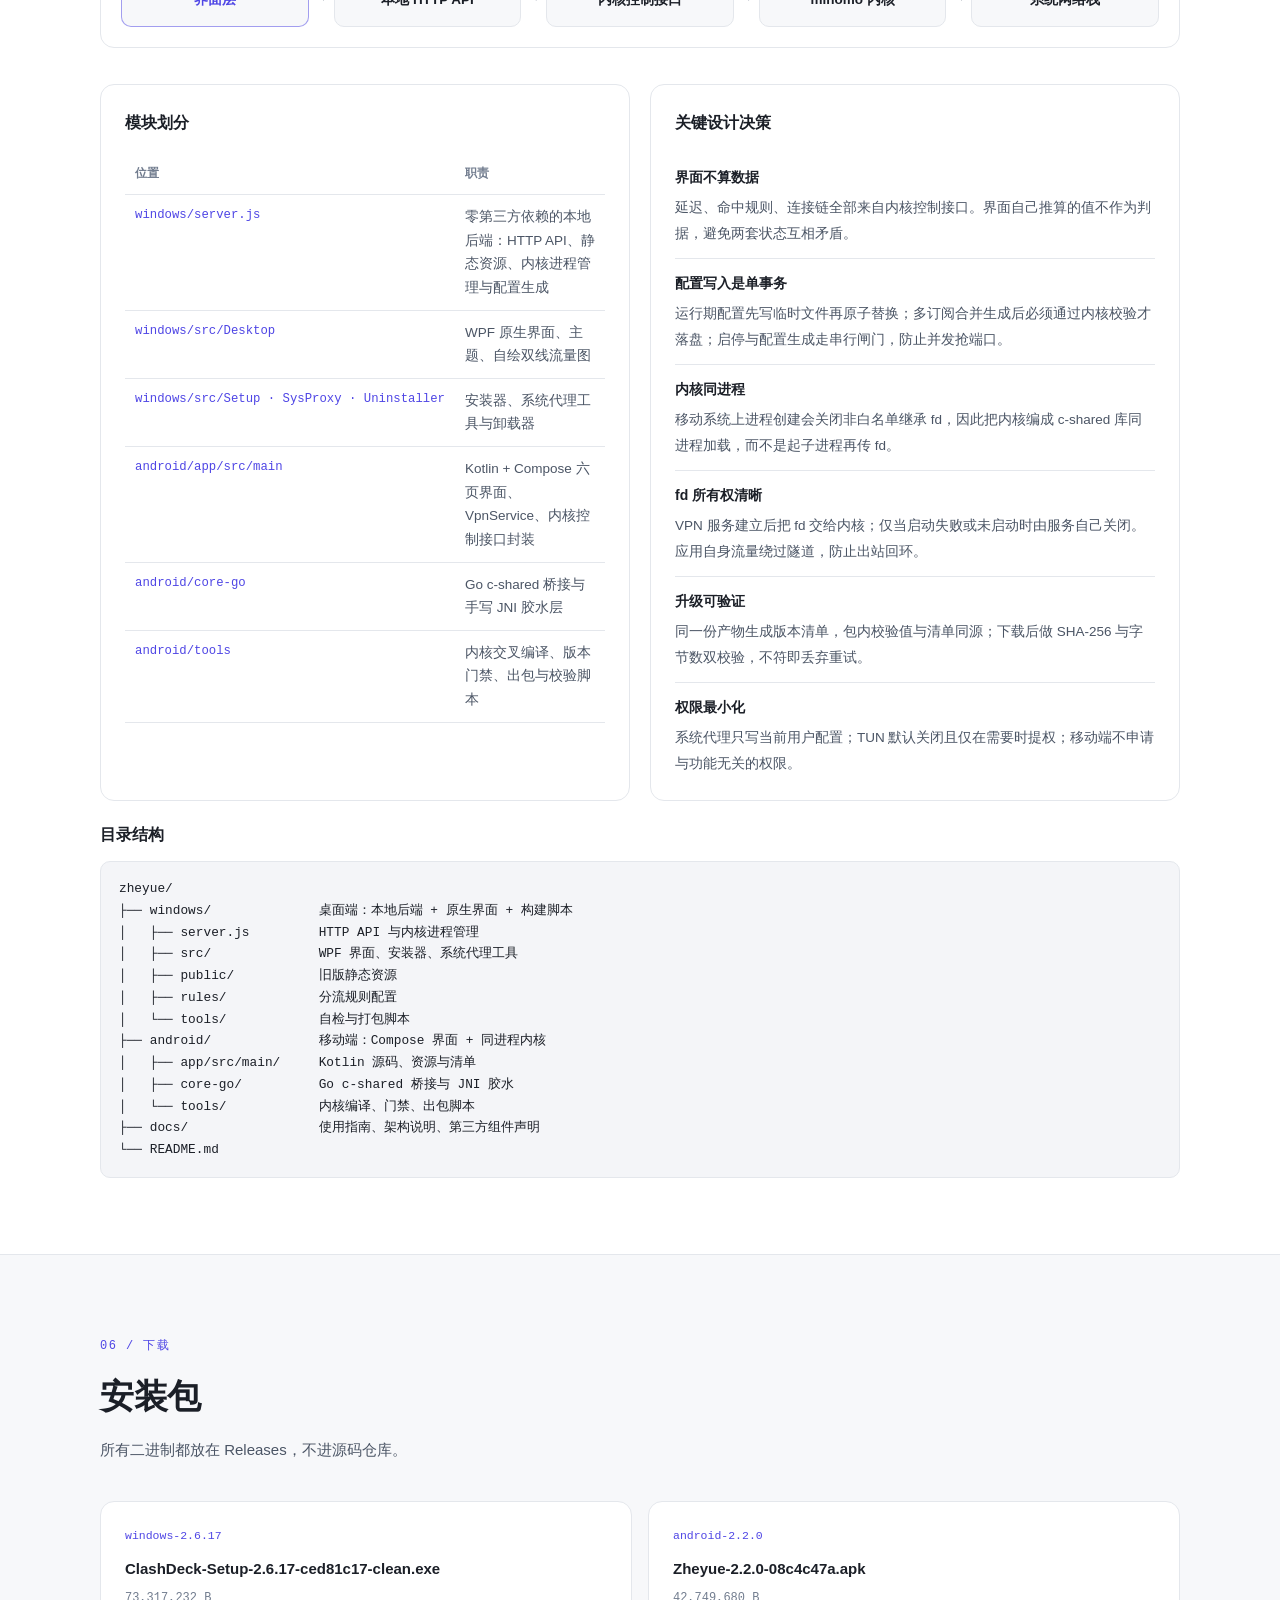
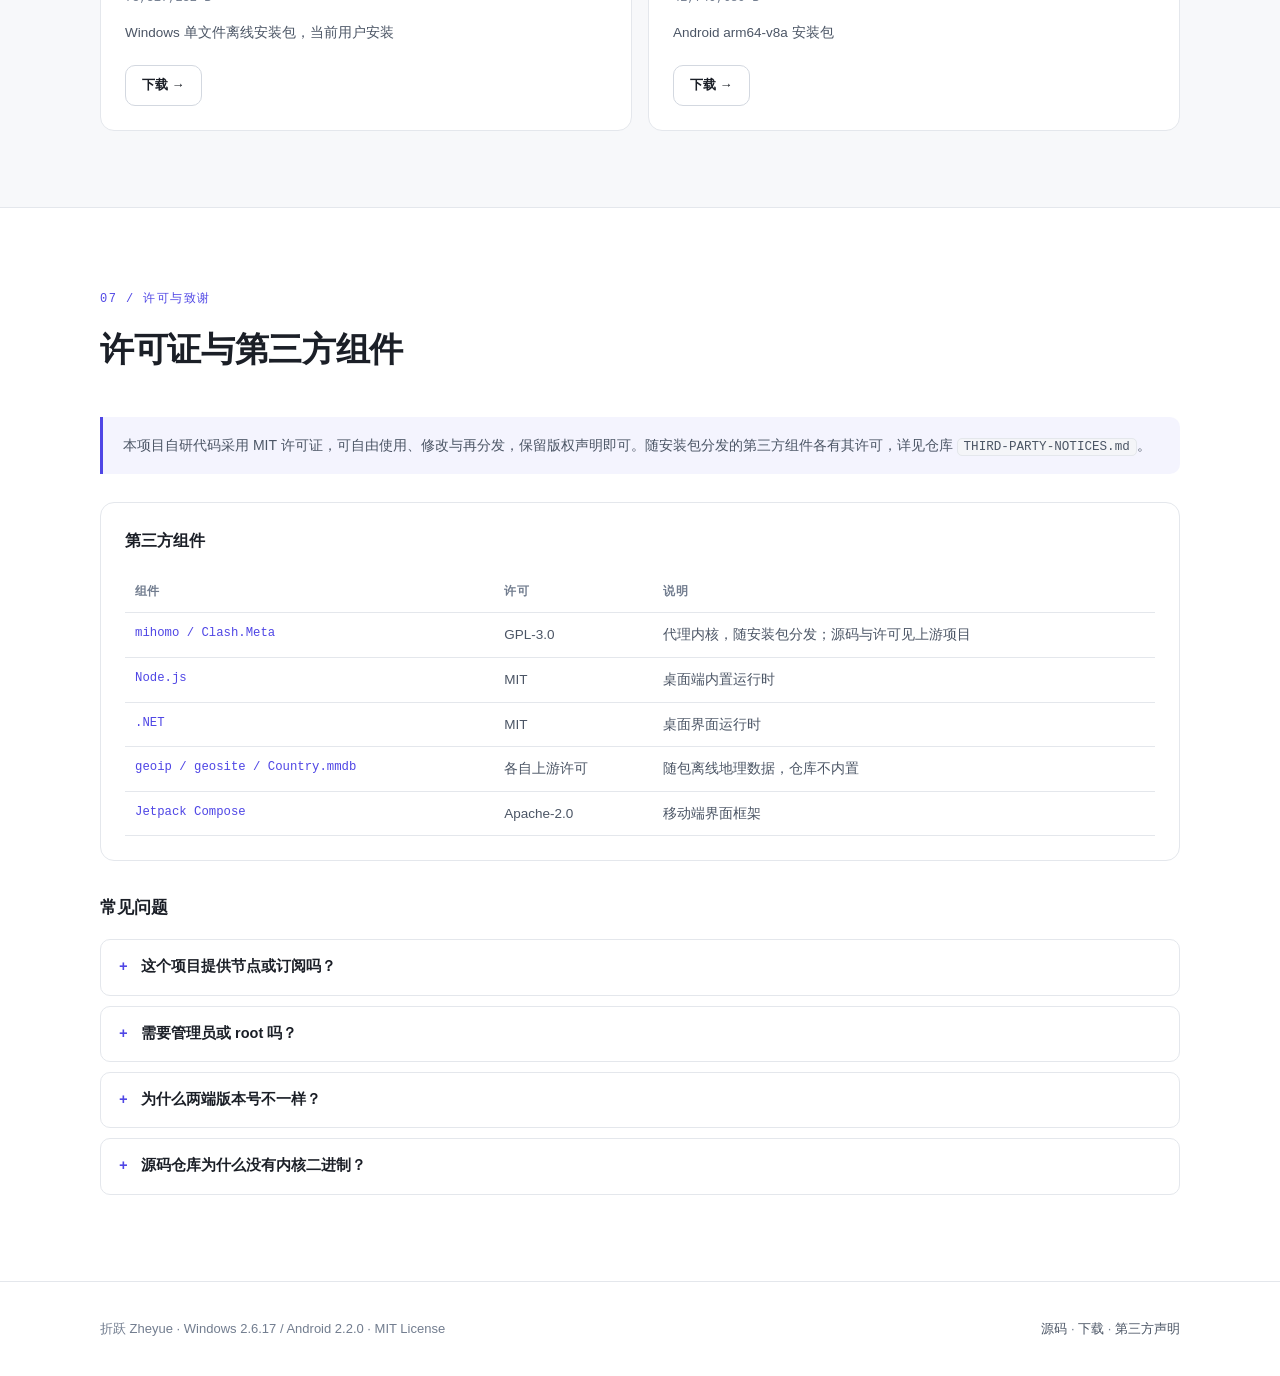
==== commit 215fa94c: "docs: open source release with project page and documentation" ====
--- a/docs/index.html
+++ b/docs/index.html
@@ -24,11 +24,11 @@
 <main id="top">
   <section class="hero">
     <div class="container">
-      <span class="eyebrow"><span class="dot"></span>OPEN SOURCE · Windows 2.6.15 / Android 2.0.9</span>
+      <span class="eyebrow"><span class="dot"></span>OPEN SOURCE · Windows 2.6.17 / Android 2.2.0</span>
       <h1>折跃<span>Zheyue</span></h1>
       <p class="tagline">一套自绘控制台，把代理内核带进 Windows 与 Android。</p>
       <p class="sub">Windows 10 1903+ · Android 8.0+ (arm64-v8a)</p>
-      <div class="badges"><span class="badge"><b>MIT</b> 许可证</span><span class="badge"><b>PUBLIC</b> 可见性</span><span class="badge"><b>Windows 2.6.15 / Android 2.0.9</b> 当前版本</span></div>
+      <div class="badges"><span class="badge"><b>MIT</b> 许可证</span><span class="badge"><b>PUBLIC</b> 可见性</span><span class="badge"><b>Windows 2.6.17 / Android 2.2.0</b> 当前版本</span></div>
       <div class="cta">
         <a class="btn primary" href="#downloads">下载最新版 ↓</a>
         <a class="btn" href="#features">了解功能</a>
@@ -54,13 +54,13 @@
 
   <section class="section container" id="start">
     <div class="section-head reveal"><span class="kicker">03 / 快速开始</span><h2>四步跑起来</h2><p>只想用，就走前三步；想改，再看第四步。</p></div>
-    <div class="steps"><div class="step reveal"><div class="num">1</div><div><h3>下载对应端的安装包</h3><p>到 Releases 取最新一版。Windows 是单文件离线安装包，Android 是 arm64-v8a 的 APK。</p><pre><code>Releases → windows-2.6.15 → ClashDeck-Setup-2.6.15-3be1ca69-clean.exe
-Releases → android-2.0.9  → Zheyue-2.0.9-94eab139.apk</code></pre></div></div><div class="step reveal"><div class="num">2</div><div><h3>Windows：安装并启动</h3><p>双击安装包走四步向导，当前用户安装、不需要管理员、不写系统级配置、不装服务。首次运行若出现系统安全提示，选择「更多信息 → 仍要运行」。</p><pre><code># 普通启动：双击主程序
+    <div class="steps"><div class="step reveal"><div class="num">1</div><div><h3>下载对应端的安装包</h3><p>到 Releases 取最新一版。Windows 是单文件离线安装包，Android 是 arm64-v8a 的 APK。</p><pre><code>Releases → windows-2.6.17 → ClashDeck-Setup-2.6.17-ced81c17-clean.exe
+Releases → android-2.2.0  → Zheyue-2.2.0-08c4c47a.apk</code></pre></div></div><div class="step reveal"><div class="num">2</div><div><h3>Windows：安装并启动</h3><p>双击安装包走四步向导，当前用户安装、不需要管理员、不写系统级配置、不装服务。首次运行若出现系统安全提示，选择「更多信息 → 仍要运行」。</p><pre><code># 普通启动：双击主程序
 # 只有使用 TUN 模式时才需要管理员启动
 start-admin.cmd
 
 # 静默安装 / 卸载
-ClashDeck-Setup-2.6.15-3be1ca69-clean.exe --silent
+ClashDeck-Setup-2.6.17-ced81c17-clean.exe --silent
 uninstall.exe --silent</code></pre></div></div><div class="step reveal"><div class="num">3</div><div><h3>Android：授权并连接</h3><p>安装 APK 后打开应用，在概览页打开一键连接并授予 VPN 权限；随后选择模式与分流策略即可。</p><pre><code># 从源码构建（两步）
 bash tools/build-core.sh        # Go → libclash.so
 ./gradlew assembleRelease       # 产物：app/build/outputs/apk/release/app-release.apk</code></pre></div></div><div class="step reveal"><div class="num">4</div><div><h3>导入订阅并激活</h3><p>在配置页粘贴订阅链接或 YAML 内容，激活后回到概览页启动。内核路径默认指向随包内核，无需手动指定。</p><pre><code># 自检（面板运行时）
@@ -102,7 +102,7 @@
   <section class="section alt" id="downloads">
     <div class="container">
       <div class="section-head reveal"><span class="kicker">06 / 下载</span><h2>安装包</h2><p>所有二进制都放在 Releases，不进源码仓库。</p></div>
-      <div class="dl-cards"><div class="dl-card reveal"><span class="tag">windows-2.6.15</span><h3>ClashDeck-Setup-2.6.15-3be1ca69-clean.exe</h3><div class="meta">73,308,528 B</div><p>Windows 单文件离线安装包，当前用户安装</p><a class="btn" href="https://github.com/DIS98/zheyue/releases/tag/windows-2.6.15">下载 →</a></div><div class="dl-card reveal"><span class="tag">android-2.0.9</span><h3>Zheyue-2.0.9-94eab139.apk</h3><div class="meta">42,730,944 B</div><p>Android arm64-v8a 安装包</p><a class="btn" href="https://github.com/DIS98/zheyue/releases/tag/android-2.0.9">下载 →</a></div></div>
+      <div class="dl-cards"><div class="dl-card reveal"><span class="tag">windows-2.6.17</span><h3>ClashDeck-Setup-2.6.17-ced81c17-clean.exe</h3><div class="meta">73,317,232 B</div><p>Windows 单文件离线安装包，当前用户安装</p><a class="btn" href="https://github.com/DIS98/zheyue/releases/tag/windows-2.6.17">下载 →</a></div><div class="dl-card reveal"><span class="tag">android-2.2.0</span><h3>Zheyue-2.2.0-08c4c47a.apk</h3><div class="meta">42,749,680 B</div><p>Android arm64-v8a 安装包</p><a class="btn" href="https://github.com/DIS98/zheyue/releases/tag/android-2.2.0">下载 →</a></div></div>
     </div>
   </section>
 
@@ -114,7 +114,7 @@
   </section>
 </main>
 
-<footer><div class="container"><span>折跃 Zheyue · Windows 2.6.15 / Android 2.0.9 · MIT License</span><span><a href="https://github.com/DIS98/zheyue">源码</a> · <a href="https://github.com/DIS98/zheyue/releases">下载</a> · <a href="https://github.com/DIS98/zheyue/blob/main/THIRD-PARTY-NOTICES.md">第三方声明</a></span></div></footer>
+<footer><div class="container"><span>折跃 Zheyue · Windows 2.6.17 / Android 2.2.0 · MIT License</span><span><a href="https://github.com/DIS98/zheyue">源码</a> · <a href="https://github.com/DIS98/zheyue/releases">下载</a> · <a href="https://github.com/DIS98/zheyue/blob/main/THIRD-PARTY-NOTICES.md">第三方声明</a></span></div></footer>
 <script src="assets/site.js"></script>
 </body>
 </html>
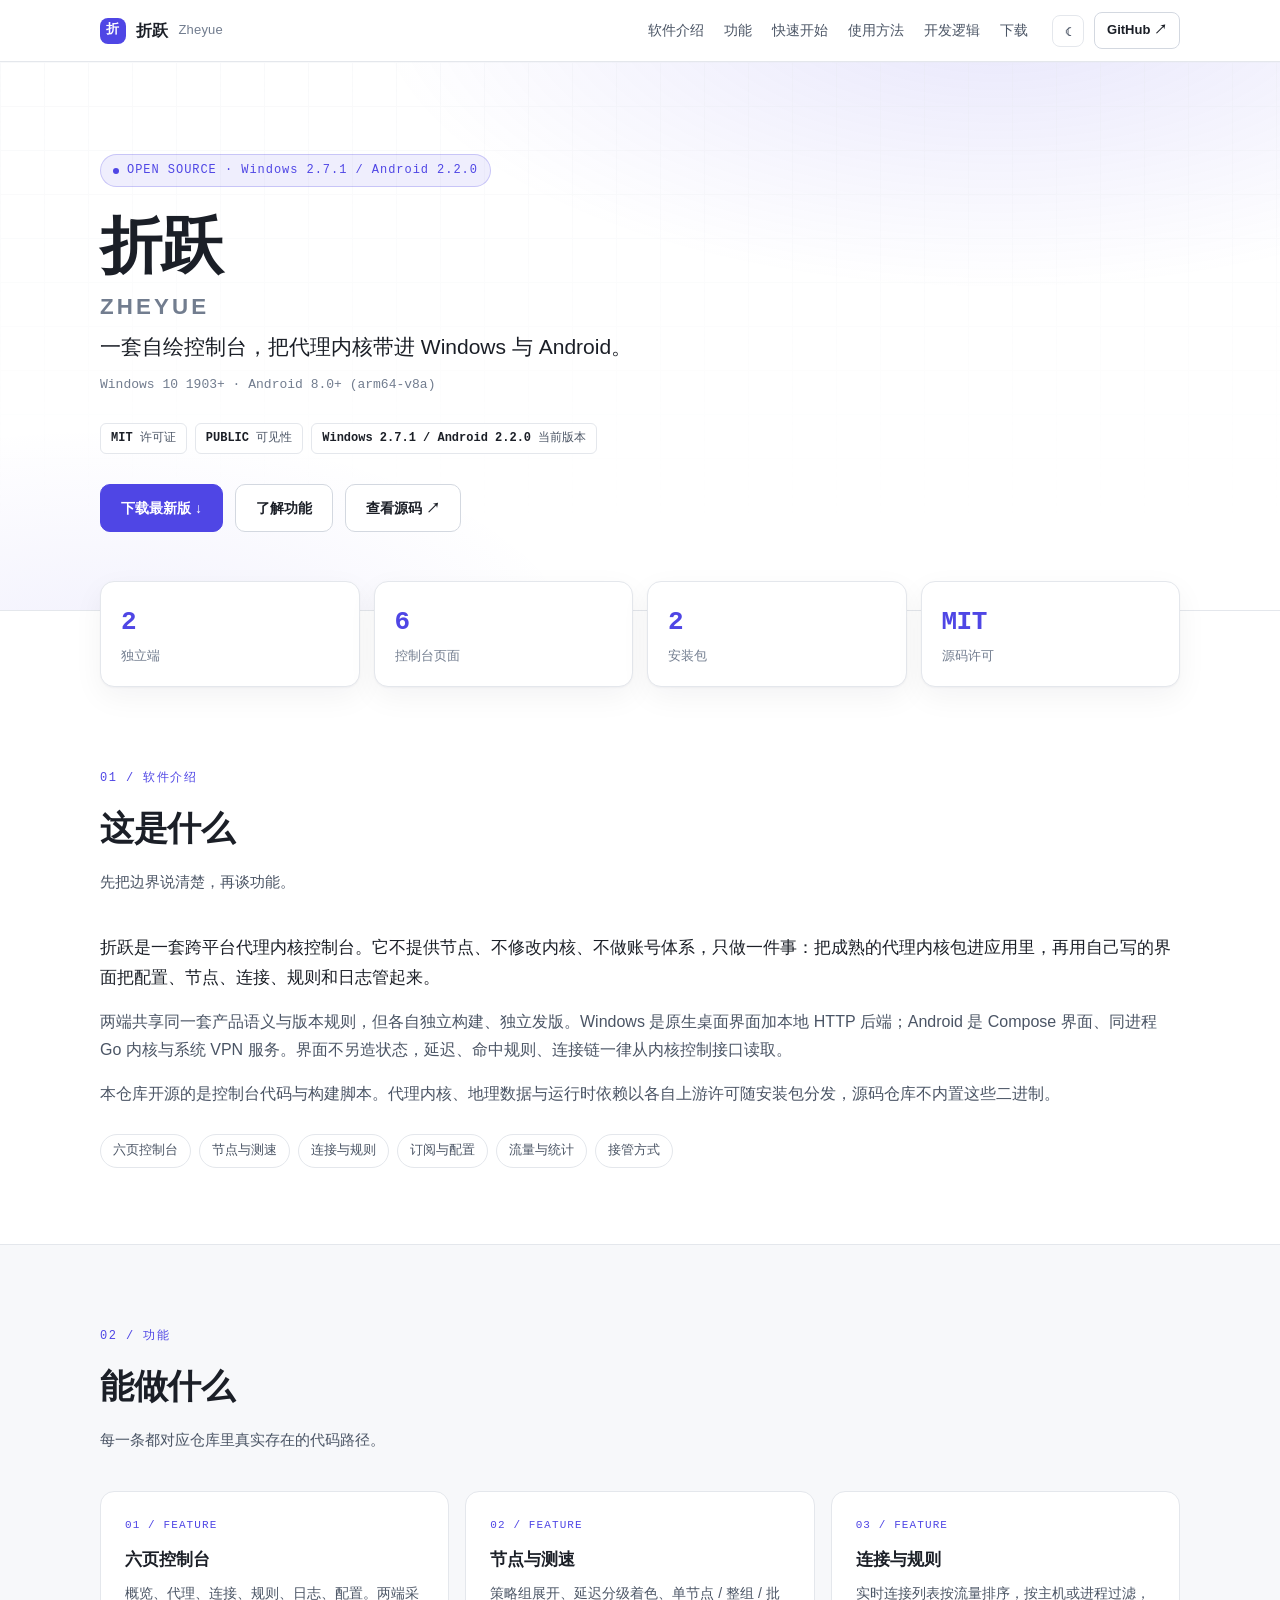
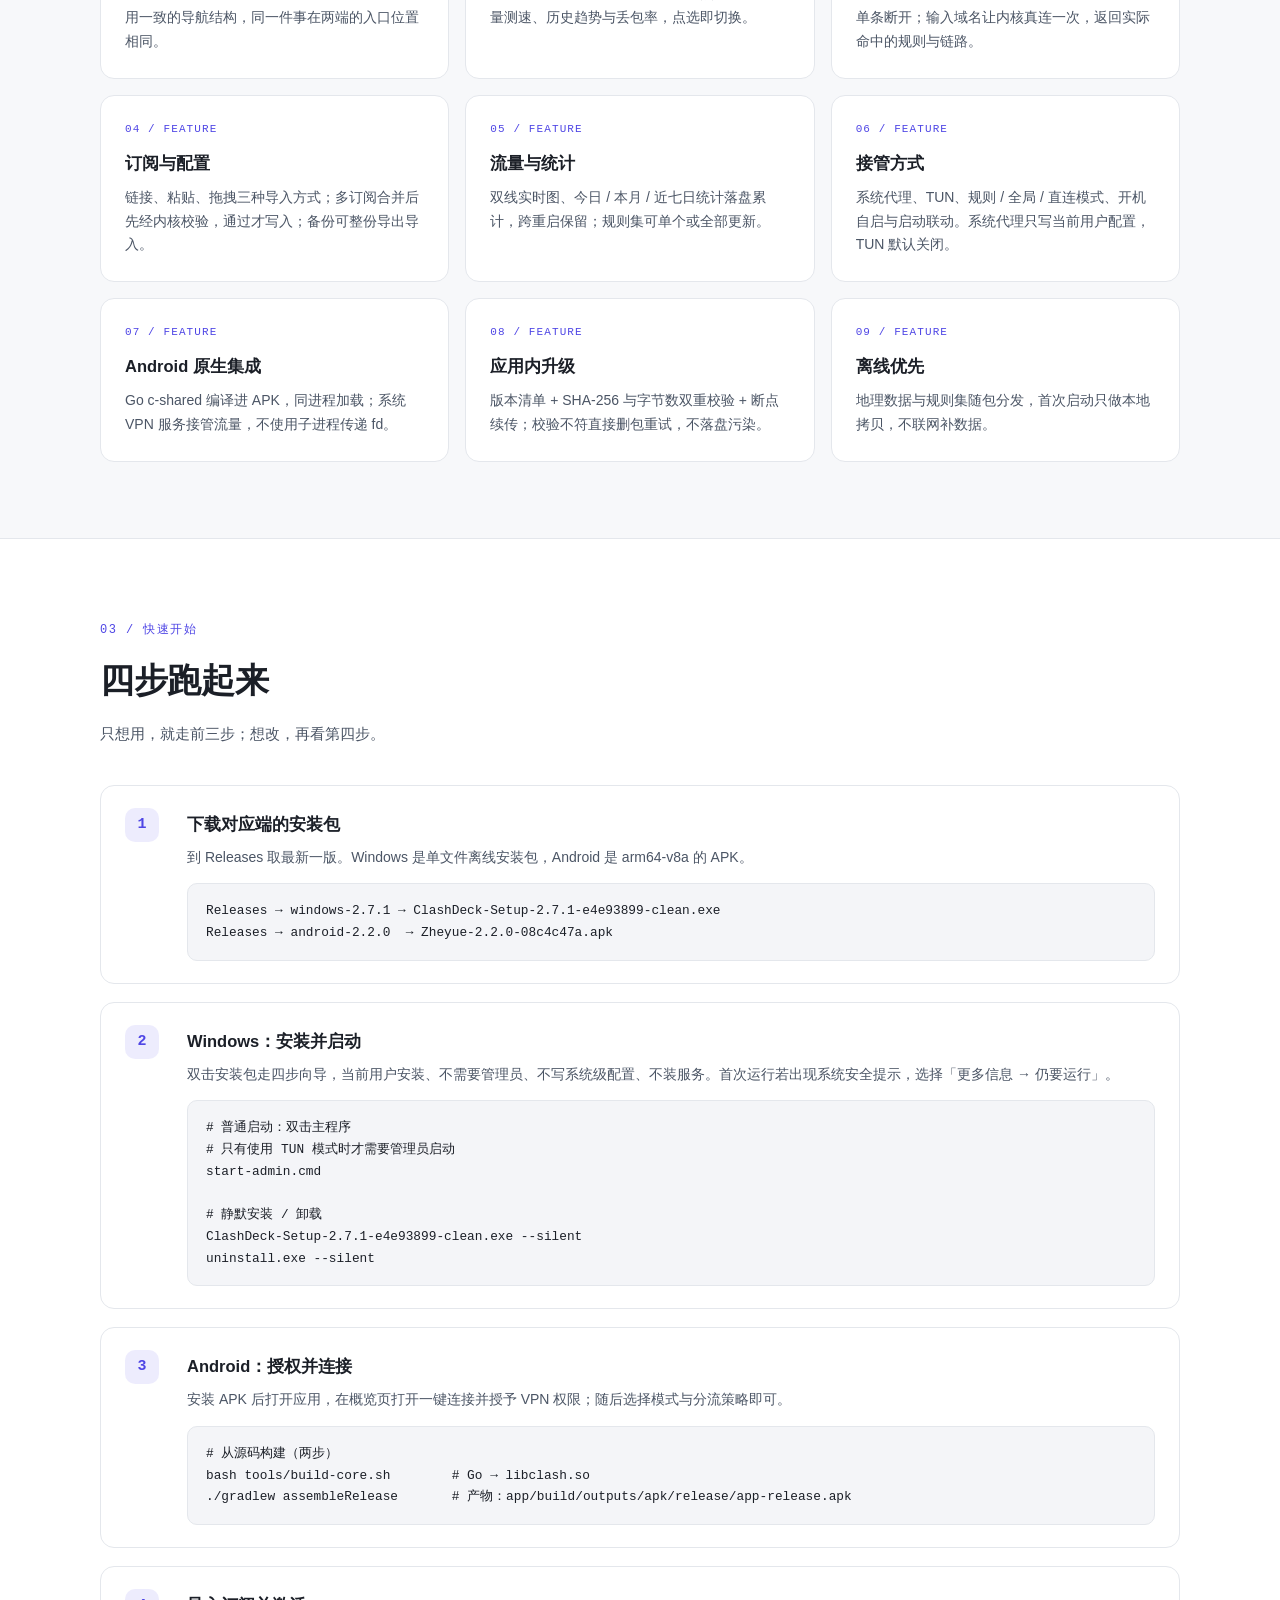
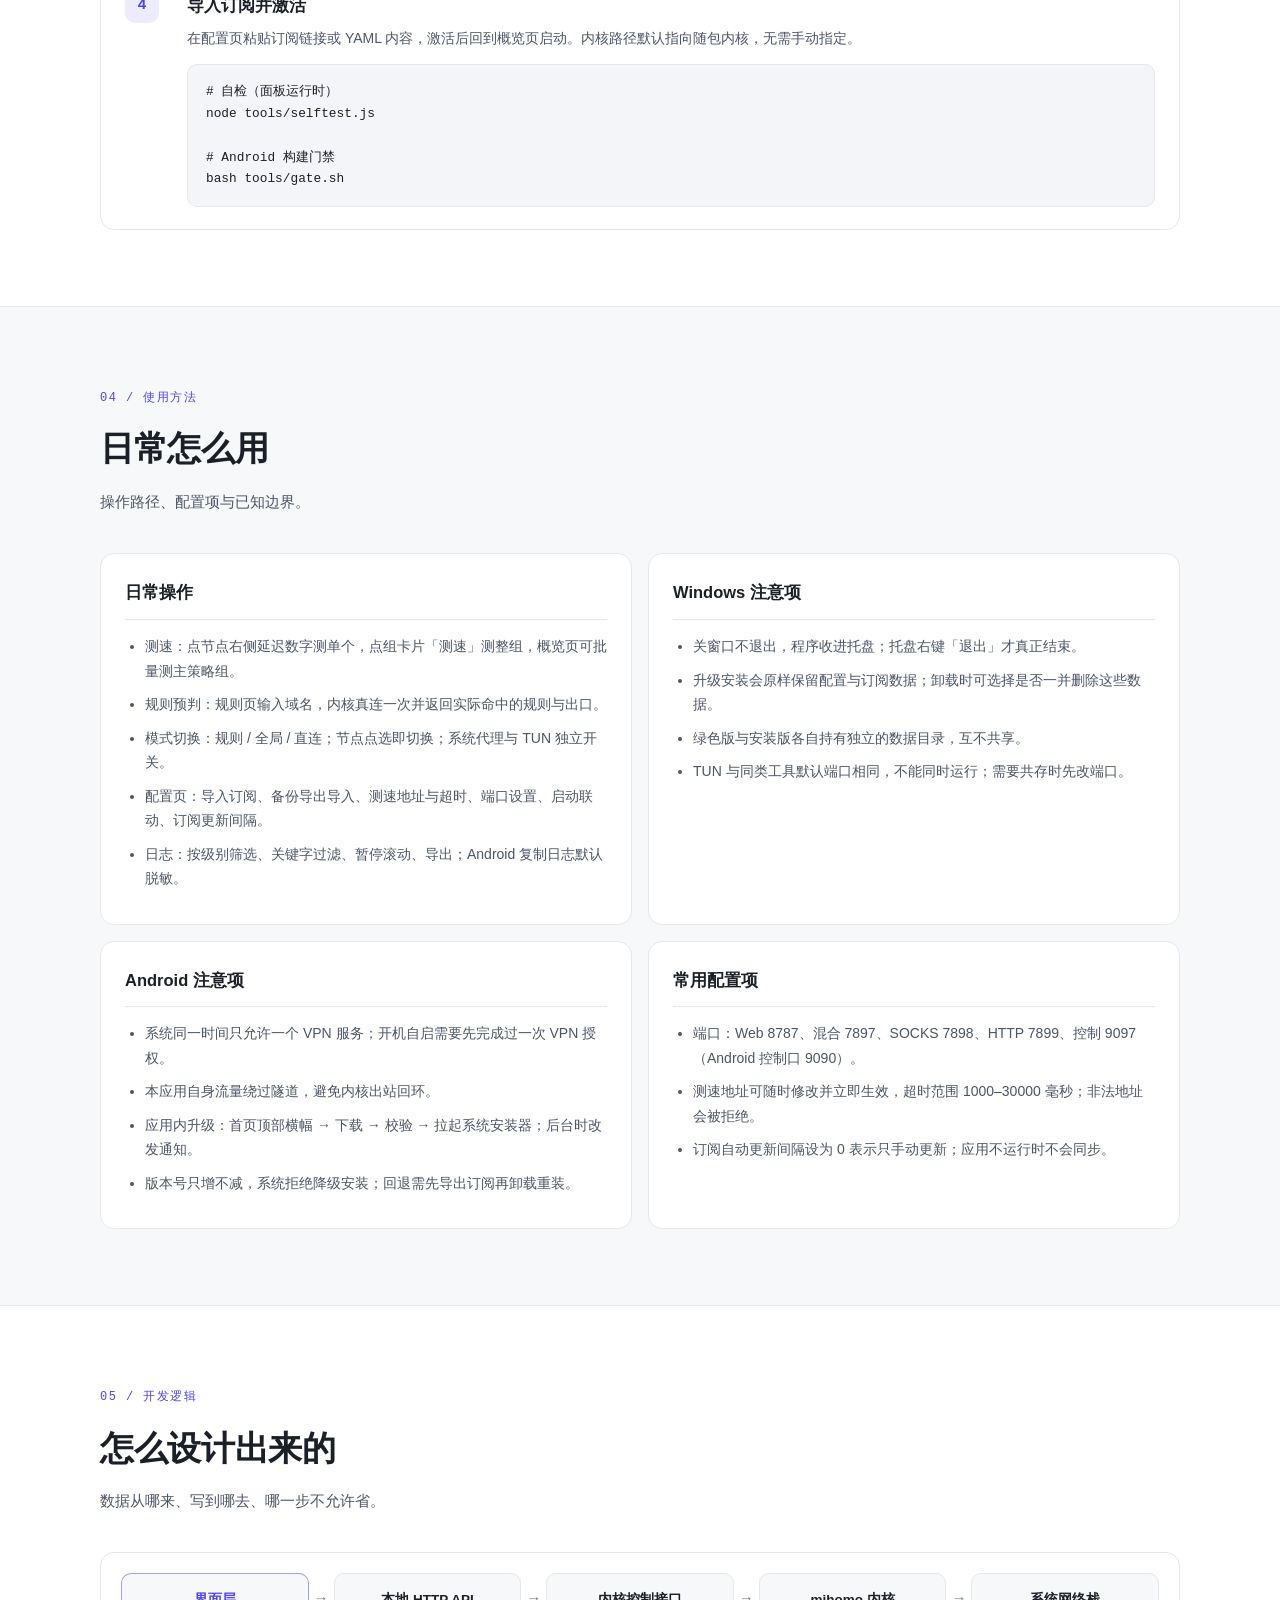
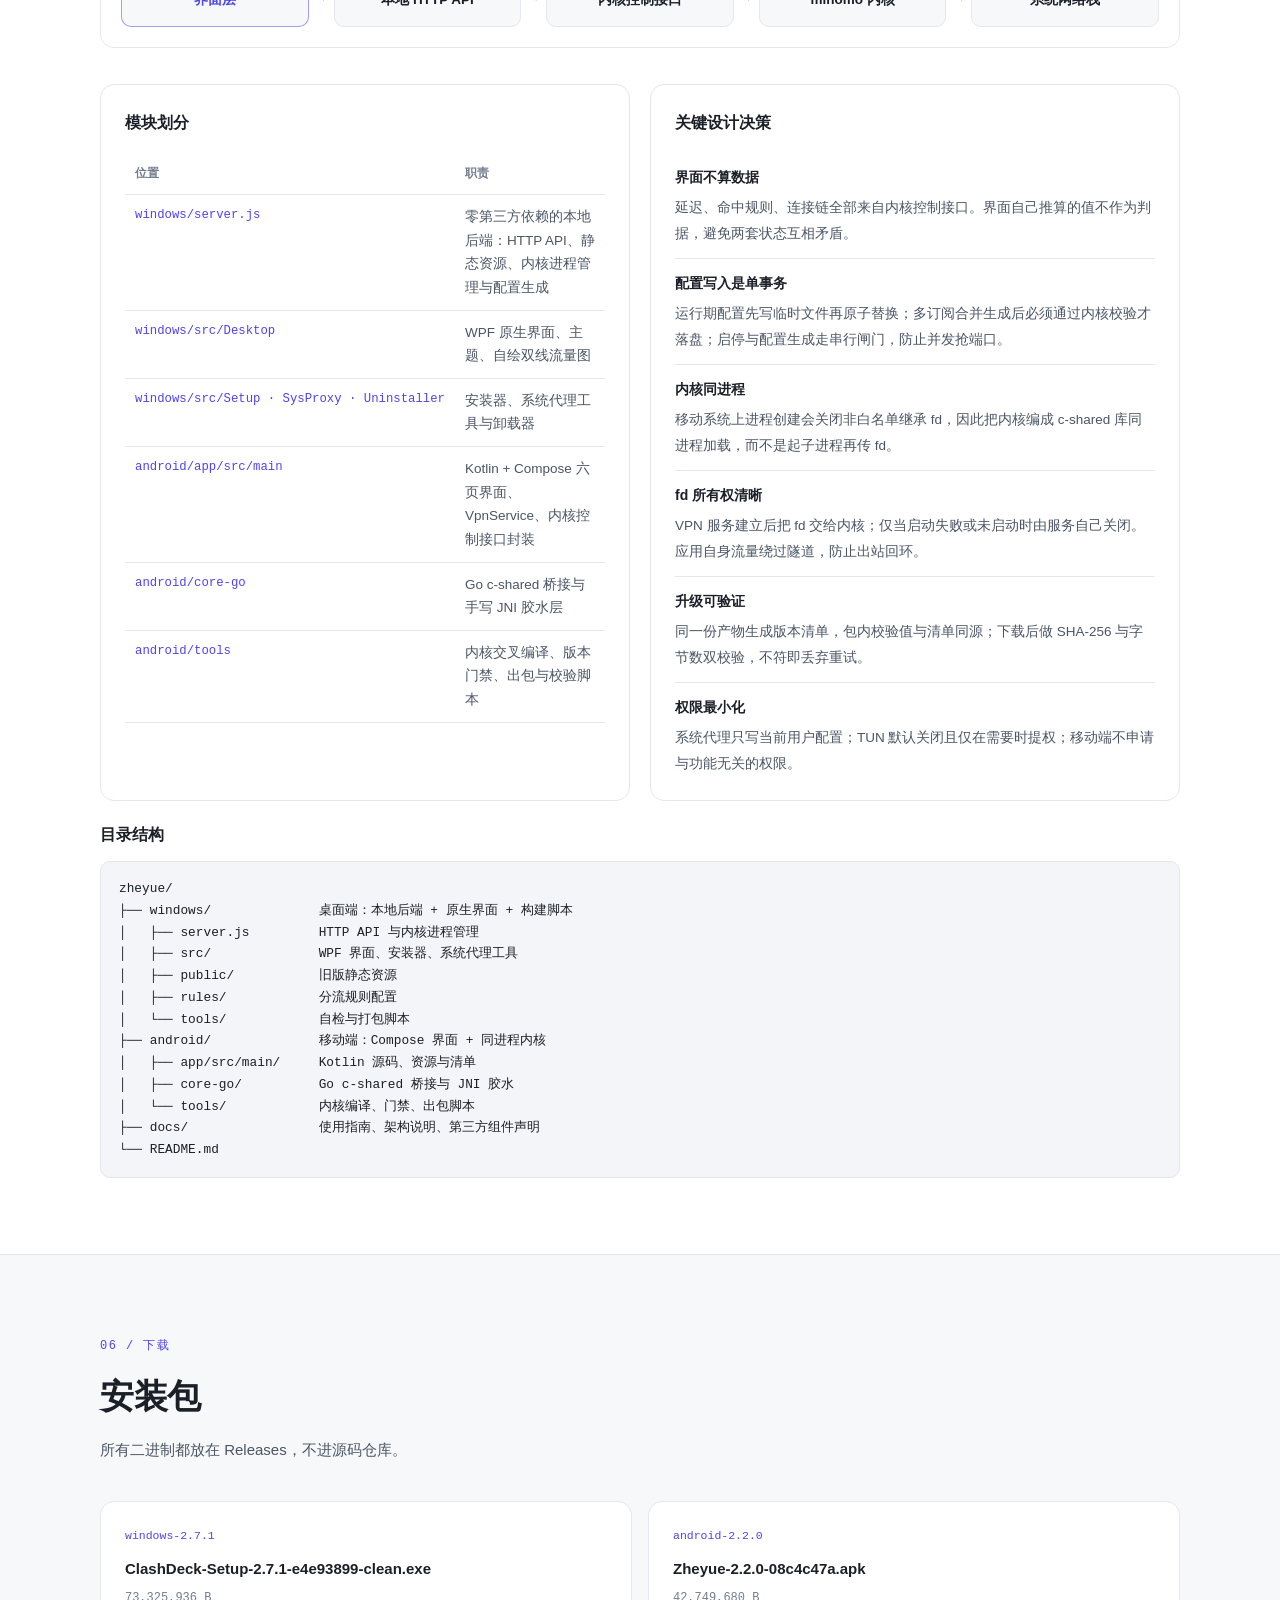
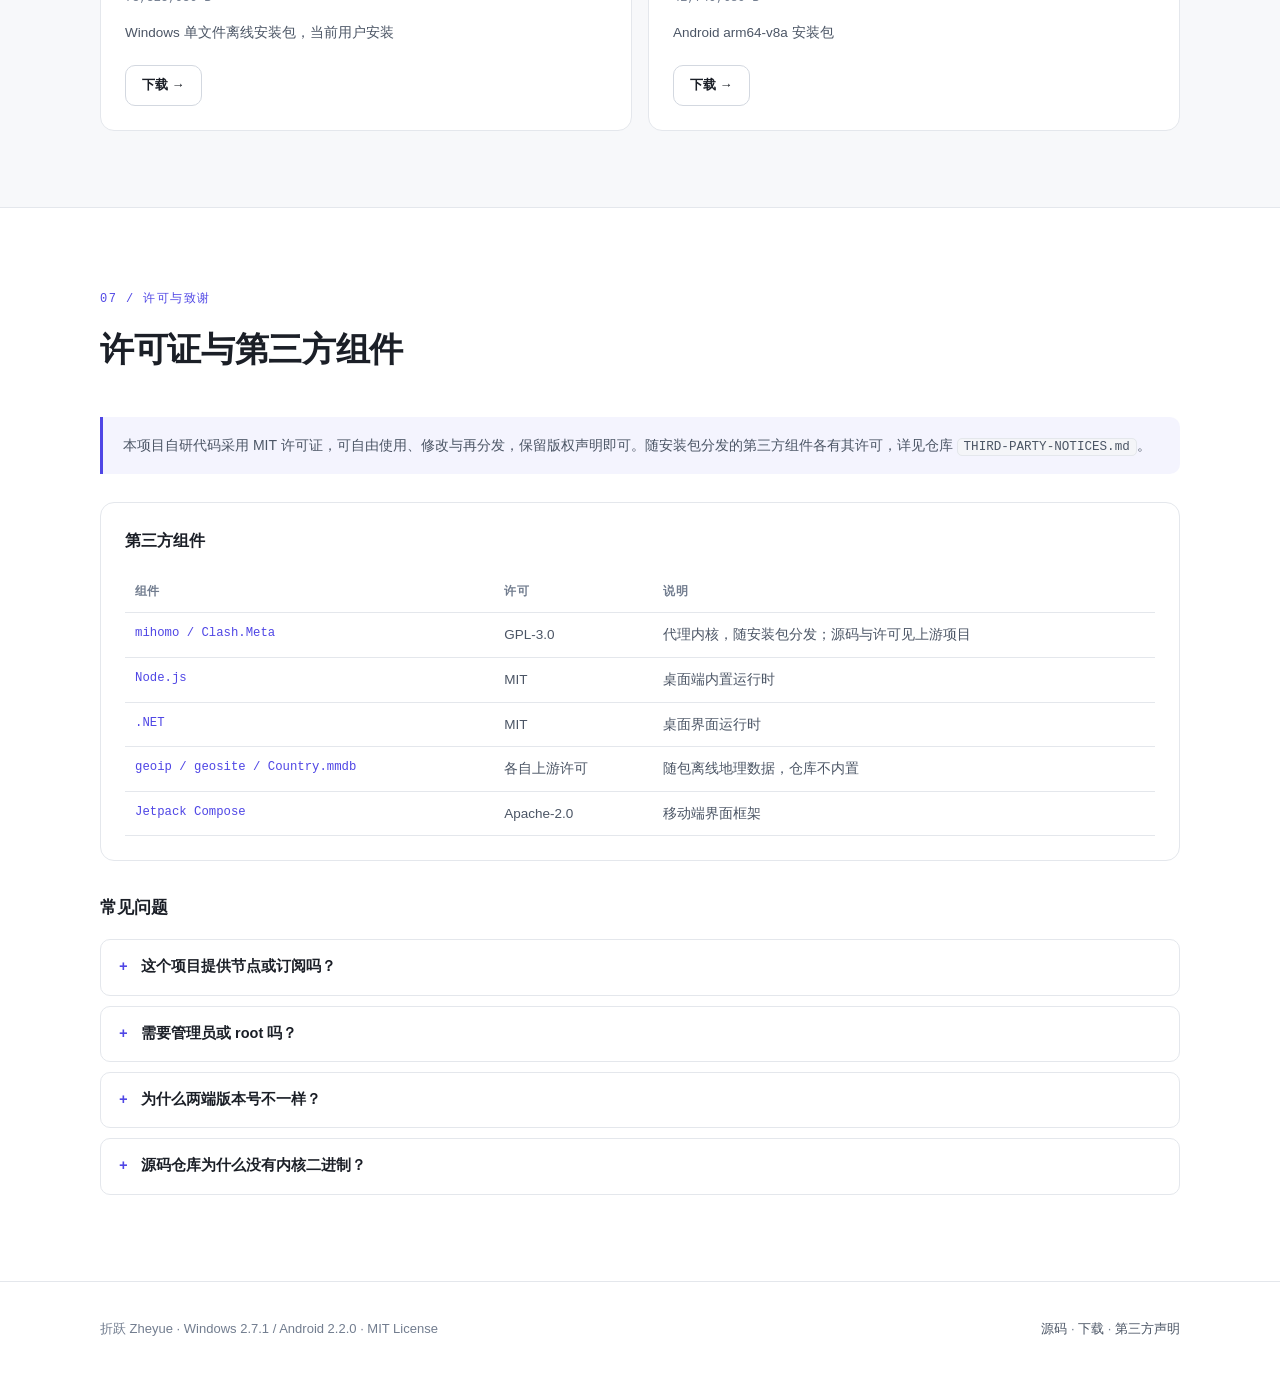
==== commit 24264ad0: "docs: open source release with project page and documentation" ====
--- a/docs/index.html
+++ b/docs/index.html
@@ -24,11 +24,11 @@
 <main id="top">
   <section class="hero">
     <div class="container">
-      <span class="eyebrow"><span class="dot"></span>OPEN SOURCE · Windows 2.6.17 / Android 2.2.0</span>
+      <span class="eyebrow"><span class="dot"></span>OPEN SOURCE · Windows 2.7.1 / Android 2.2.0</span>
       <h1>折跃<span>Zheyue</span></h1>
       <p class="tagline">一套自绘控制台，把代理内核带进 Windows 与 Android。</p>
       <p class="sub">Windows 10 1903+ · Android 8.0+ (arm64-v8a)</p>
-      <div class="badges"><span class="badge"><b>MIT</b> 许可证</span><span class="badge"><b>PUBLIC</b> 可见性</span><span class="badge"><b>Windows 2.6.17 / Android 2.2.0</b> 当前版本</span></div>
+      <div class="badges"><span class="badge"><b>MIT</b> 许可证</span><span class="badge"><b>PUBLIC</b> 可见性</span><span class="badge"><b>Windows 2.7.1 / Android 2.2.0</b> 当前版本</span></div>
       <div class="cta">
         <a class="btn primary" href="#downloads">下载最新版 ↓</a>
         <a class="btn" href="#features">了解功能</a>
@@ -54,13 +54,13 @@
 
   <section class="section container" id="start">
     <div class="section-head reveal"><span class="kicker">03 / 快速开始</span><h2>四步跑起来</h2><p>只想用，就走前三步；想改，再看第四步。</p></div>
-    <div class="steps"><div class="step reveal"><div class="num">1</div><div><h3>下载对应端的安装包</h3><p>到 Releases 取最新一版。Windows 是单文件离线安装包，Android 是 arm64-v8a 的 APK。</p><pre><code>Releases → windows-2.6.17 → ClashDeck-Setup-2.6.17-ced81c17-clean.exe
+    <div class="steps"><div class="step reveal"><div class="num">1</div><div><h3>下载对应端的安装包</h3><p>到 Releases 取最新一版。Windows 是单文件离线安装包，Android 是 arm64-v8a 的 APK。</p><pre><code>Releases → windows-2.7.1 → ClashDeck-Setup-2.7.1-e4e93899-clean.exe
 Releases → android-2.2.0  → Zheyue-2.2.0-08c4c47a.apk</code></pre></div></div><div class="step reveal"><div class="num">2</div><div><h3>Windows：安装并启动</h3><p>双击安装包走四步向导，当前用户安装、不需要管理员、不写系统级配置、不装服务。首次运行若出现系统安全提示，选择「更多信息 → 仍要运行」。</p><pre><code># 普通启动：双击主程序
 # 只有使用 TUN 模式时才需要管理员启动
 start-admin.cmd
 
 # 静默安装 / 卸载
-ClashDeck-Setup-2.6.17-ced81c17-clean.exe --silent
+ClashDeck-Setup-2.7.1-e4e93899-clean.exe --silent
 uninstall.exe --silent</code></pre></div></div><div class="step reveal"><div class="num">3</div><div><h3>Android：授权并连接</h3><p>安装 APK 后打开应用，在概览页打开一键连接并授予 VPN 权限；随后选择模式与分流策略即可。</p><pre><code># 从源码构建（两步）
 bash tools/build-core.sh        # Go → libclash.so
 ./gradlew assembleRelease       # 产物：app/build/outputs/apk/release/app-release.apk</code></pre></div></div><div class="step reveal"><div class="num">4</div><div><h3>导入订阅并激活</h3><p>在配置页粘贴订阅链接或 YAML 内容，激活后回到概览页启动。内核路径默认指向随包内核，无需手动指定。</p><pre><code># 自检（面板运行时）
@@ -102,7 +102,7 @@
   <section class="section alt" id="downloads">
     <div class="container">
       <div class="section-head reveal"><span class="kicker">06 / 下载</span><h2>安装包</h2><p>所有二进制都放在 Releases，不进源码仓库。</p></div>
-      <div class="dl-cards"><div class="dl-card reveal"><span class="tag">windows-2.6.17</span><h3>ClashDeck-Setup-2.6.17-ced81c17-clean.exe</h3><div class="meta">73,317,232 B</div><p>Windows 单文件离线安装包，当前用户安装</p><a class="btn" href="https://github.com/DIS98/zheyue/releases/tag/windows-2.6.17">下载 →</a></div><div class="dl-card reveal"><span class="tag">android-2.2.0</span><h3>Zheyue-2.2.0-08c4c47a.apk</h3><div class="meta">42,749,680 B</div><p>Android arm64-v8a 安装包</p><a class="btn" href="https://github.com/DIS98/zheyue/releases/tag/android-2.2.0">下载 →</a></div></div>
+      <div class="dl-cards"><div class="dl-card reveal"><span class="tag">windows-2.7.1</span><h3>ClashDeck-Setup-2.7.1-e4e93899-clean.exe</h3><div class="meta">73,325,936 B</div><p>Windows 单文件离线安装包，当前用户安装</p><a class="btn" href="https://github.com/DIS98/zheyue/releases/tag/windows-2.7.1">下载 →</a></div><div class="dl-card reveal"><span class="tag">android-2.2.0</span><h3>Zheyue-2.2.0-08c4c47a.apk</h3><div class="meta">42,749,680 B</div><p>Android arm64-v8a 安装包</p><a class="btn" href="https://github.com/DIS98/zheyue/releases/tag/android-2.2.0">下载 →</a></div></div>
     </div>
   </section>
 
@@ -114,7 +114,7 @@
   </section>
 </main>
 
-<footer><div class="container"><span>折跃 Zheyue · Windows 2.6.17 / Android 2.2.0 · MIT License</span><span><a href="https://github.com/DIS98/zheyue">源码</a> · <a href="https://github.com/DIS98/zheyue/releases">下载</a> · <a href="https://github.com/DIS98/zheyue/blob/main/THIRD-PARTY-NOTICES.md">第三方声明</a></span></div></footer>
+<footer><div class="container"><span>折跃 Zheyue · Windows 2.7.1 / Android 2.2.0 · MIT License</span><span><a href="https://github.com/DIS98/zheyue">源码</a> · <a href="https://github.com/DIS98/zheyue/releases">下载</a> · <a href="https://github.com/DIS98/zheyue/blob/main/THIRD-PARTY-NOTICES.md">第三方声明</a></span></div></footer>
 <script src="assets/site.js"></script>
 </body>
 </html>
